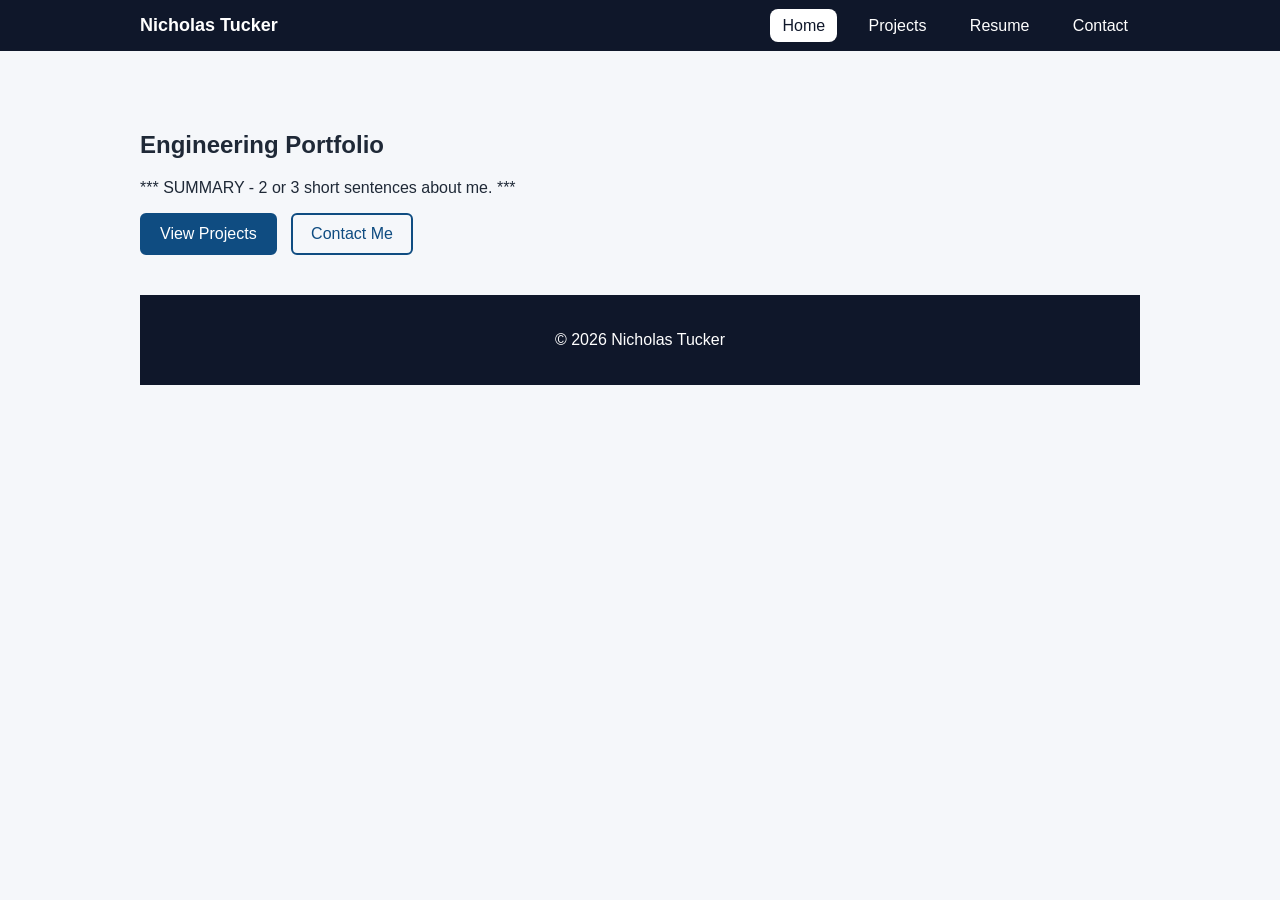
==== index.html @ aac94b4b "Check" ====
<!DOCTYPE html>
<html lang="en">
<head>
<meta charset="UTF-8">
<meta name="viewport" content="width=device-width, initial-scale=1.0">
<title>Nicholas Tucker | Engineering Portfolio</title>
<link rel="stylesheet" href="style.css">
</head>

<body>

<header>
<div class="container nav">
<div class="logo">Nicholas Tucker</div>

<nav class="nav-links">
<a href="index.html" class="active">Home</a>
<a href="projects.html">Projects</a>
<a href="resume.html">Resume</a>
<a href="contact.html">Contact</a>
</nav>
</div>
</header>

<section class="hero container">

<h1>Engineering Portfolio</h1>

<p>
*** SUMMARY - 2 or 3 short sentences about me. ***
</p>

<div>
<a class="btn btn-primary" href="projects.html">View Projects</a>
<a class="btn btn-secondary" href="contact.html">Contact Me</a>
</div>


<footer>
<div class="container">
<p>© 2026 Nicholas Tucker</p>
</div>
</footer>

</body>
</html>
---- style.css ----
body{
font-family: Arial, Helvetica, sans-serif;
margin:0;
background:#f5f7fa;
color:#1f2937;
}

.container{
width:90%;
max-width:1000px;
margin:auto;
}

header{
background:#0f172a;
color:white;
padding:15px 0;
}

.nav{
display:flex;
justify-content:space-between;
align-items:center;
}

.logo{
font-weight:bold;
font-size:18px;
}

.nav-links a{
color:white;
margin-left:15px;
text-decoration:none;
padding:8px 12px;
border-radius:8px;
transition:background 0.2s ease;
}

.nav-links a:hover{
background:rgba(255,255,255,0.15);
}

.nav-links a.active{
background:white;
color:#0f172a;
}

.hero{
padding:60px 0;
}

.card-grid{
display:grid;
grid-template-columns:repeat(auto-fit,minmax(250px,1fr));
gap:20px;
}

.card{
background:white;
padding:20px;
border-radius:10px;
box-shadow:0 3px 10px rgba(0,0,0,0.08);
}

.project-item{
background:white;
padding:20px;
margin-bottom:20px;
border-radius:10px;
box-shadow:0 3px 10px rgba(0,0,0,0.08);
}

.resume-box{
background:white;
padding:25px;
border-radius:10px;
box-shadow:0 3px 10px rgba(0,0,0,0.08);
}

.btn{
padding:10px 18px;
border-radius:6px;
border:2px solid #0f4c81;
margin-right:10px;
display:inline-block;
text-decoration:none;
}

.btn-primary{
background:#0f4c81;
color:white;
}

.btn-secondary{
color:#0f4c81;
}

footer{
background:#0f172a;
color:white;
text-align:center;
padding:20px 0;
margin-top:40px;
}


* {box-sizing:border-box}

/* Slideshow container */
.slideshow-container {
  max-width: 1000px;
  position: relative;
  margin: auto;
}

/* Hide the images by default */
.mySlides {
  display: none;
}

/* Next & previous buttons */
.prev, .next {
  cursor: pointer;
  position: absolute;
  top: 50%;
  width: auto;
  margin-top: -22px;
  padding: 16px;
  color: white;
  font-weight: bold;
  font-size: 18px;
  transition: 0.6s ease;
  border-radius: 0 3px 3px 0;
  user-select: none;
}

/* Position the "next button" to the right */
.next {
  right: 0;
  border-radius: 3px 0 0 3px;
}

/* On hover, add a black background color with a little bit see-through */
.prev:hover, .next:hover {
  background-color: rgba(0,0,0,0.8);
}

/* Caption text */
.text {
  color: #f2f2f2;
  font-size: 15px;
  padding: 8px 12px;
  position: absolute;
  bottom: 8px;
  width: 100%;
  text-align: center;
}

/* Number text (1/3 etc) */
.numbertext {
  color: #f2f2f2;
  font-size: 12px;
  padding: 8px 12px;
  position: absolute;
  top: 0;
}

/* The dots/bullets/indicators */
.dot {
  cursor: pointer;
  height: 15px;
  width: 15px;
  margin: 0 2px;
  background-color: #bbb;
  border-radius: 50%;
  display: inline-block;
  transition: background-color 0.6s ease;
}

.active, .dot:hover {
  background-color: #717171;
}

/* Fading animation */
.fade {
  animation-name: fade;
  animation-duration: 1.5s;
}

@keyframes fade {
  from {opacity: .4}
  to {opacity: 1}
}
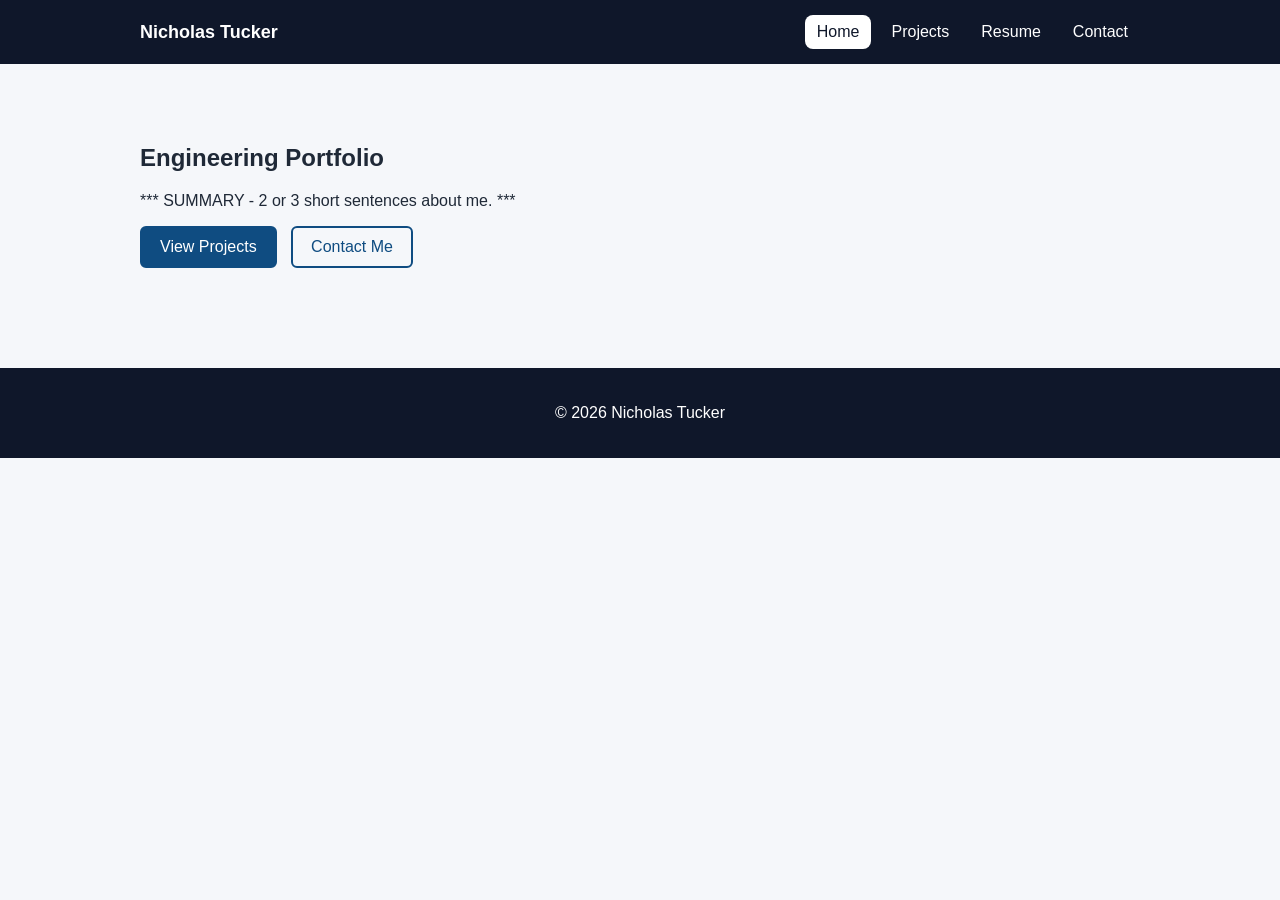
==== commit 3fd254d0: "Adding images and fixes." ====
--- a/index.html
+++ b/index.html
@@ -3,24 +3,23 @@
 <head>
 <meta charset="UTF-8">
 <meta name="viewport" content="width=device-width, initial-scale=1.0">
-<title>Nicholas Tucker | Engineering Portfolio</title>
+<title>Engineering Portfolio | Nicholas Tucker</title>
 <link rel="stylesheet" href="style.css">
 </head>
 
 <body>
 
-<header>
-<div class="container nav">
-<div class="logo">Nicholas Tucker</div>
-
-<nav class="nav-links">
-<a href="index.html" class="active">Home</a>
-<a href="projects.html">Projects</a>
-<a href="resume.html">Resume</a>
-<a href="contact.html">Contact</a>
-</nav>
-</div>
-</header>
+  <header>
+    <div class="container nav">
+      <div class="logo">Nicholas Tucker</div>
+      <nav class="nav-links">
+        <a href="index.html" class="active">Home</a>
+        <a href="projects.html">Projects</a>
+        <a href="resume.html">Resume</a>
+        <a href="contact.html">Contact</a>
+      </nav>
+    </div>
+  </header>
 
 <section class="hero container">
 
@@ -35,6 +34,7 @@
 <a class="btn btn-secondary" href="contact.html">Contact Me</a>
 </div>
 
+</section>
 
 <footer>
 <div class="container">
--- a/style.css
+++ b/style.css
@@ -1,194 +1,278 @@
-body{
-font-family: Arial, Helvetica, sans-serif;
-margin:0;
-background:#f5f7fa;
-color:#1f2937;
-}
-
-.container{
-width:90%;
-max-width:1000px;
-margin:auto;
-}
-
-header{
-background:#0f172a;
-color:white;
-padding:15px 0;
-}
-
-.nav{
-display:flex;
-justify-content:space-between;
-align-items:center;
-}
-
-.logo{
-font-weight:bold;
-font-size:18px;
-}
-
-.nav-links a{
-color:white;
-margin-left:15px;
-text-decoration:none;
-padding:8px 12px;
-border-radius:8px;
-transition:background 0.2s ease;
-}
-
-.nav-links a:hover{
-background:rgba(255,255,255,0.15);
-}
-
-.nav-links a.active{
-background:white;
-color:#0f172a;
-}
-
-.hero{
-padding:60px 0;
-}
-
-.card-grid{
-display:grid;
-grid-template-columns:repeat(auto-fit,minmax(250px,1fr));
-gap:20px;
-}
-
-.card{
-background:white;
-padding:20px;
-border-radius:10px;
-box-shadow:0 3px 10px rgba(0,0,0,0.08);
-}
-
-.project-item{
-background:white;
-padding:20px;
-margin-bottom:20px;
-border-radius:10px;
-box-shadow:0 3px 10px rgba(0,0,0,0.08);
-}
-
-.resume-box{
-background:white;
-padding:25px;
-border-radius:10px;
-box-shadow:0 3px 10px rgba(0,0,0,0.08);
-}
-
-.btn{
-padding:10px 18px;
-border-radius:6px;
-border:2px solid #0f4c81;
-margin-right:10px;
-display:inline-block;
-text-decoration:none;
-}
-
-.btn-primary{
-background:#0f4c81;
-color:white;
-}
-
-.btn-secondary{
-color:#0f4c81;
-}
-
-footer{
-background:#0f172a;
-color:white;
-text-align:center;
-padding:20px 0;
-margin-top:40px;
-}
-
-
-* {box-sizing:border-box}
-
-/* Slideshow container */
+/* Reset */
+* {
+  box-sizing: border-box;
+}
+
+/* Base */
+body {
+  margin: 0;
+  font-family: Arial, Helvetica, sans-serif;
+  background: #f5f7fa;
+  color: #1f2937;
+}
+
+.container {
+  width: 90%;
+  max-width: 1000px;
+  margin: 0 auto;
+}
+
+/* Header / Navigation */
+header {
+  background: #0f172a;
+  color: white;
+  padding: 15px 0;
+}
+
+.nav {
+  display: flex;
+  justify-content: space-between;
+  align-items: center;
+  gap: 16px;
+  flex-wrap: wrap;
+}
+
+.logo {
+  font-size: 18px;
+  font-weight: bold;
+}
+
+.nav-links {
+  display: flex;
+  flex-wrap: wrap;
+  gap: 8px;
+}
+
+.nav-links a {
+  color: white;
+  text-decoration: none;
+  padding: 8px 12px;
+  border-radius: 8px;
+  transition: background 0.2s ease, color 0.2s ease;
+}
+
+.nav-links a:hover {
+  background: rgba(255, 255, 255, 0.15);
+}
+
+.nav-links a.active {
+  background: white;
+  color: #0f172a;
+}
+
+/* Hero */
+.hero {
+  padding: 60px 0;
+}
+
+/* Cards / Content Blocks */
+.card-grid {
+  display: grid;
+  grid-template-columns: repeat(auto-fit, minmax(250px, 1fr));
+  gap: 20px;
+}
+
+.card,
+.project-item,
+.resume-box {
+  background: white;
+  border-radius: 10px;
+  box-shadow: 0 3px 10px rgba(0, 0, 0, 0.08);
+}
+
+.card,
+.project-item {
+  padding: 20px;
+}
+
+.project-item {
+  margin-bottom: 20px;
+}
+
+.resume-box {
+  padding: 25px;
+}
+
+/* Buttons */
+.btn {
+  display: inline-block;
+  padding: 10px 18px;
+  margin-right: 10px;
+  border: 2px solid #0f4c81;
+  border-radius: 6px;
+  text-decoration: none;
+}
+
+.btn-primary {
+  background: #0f4c81;
+  color: white;
+}
+
+.btn-secondary {
+  color: #0f4c81;
+}
+
+/* Footer */
+footer {
+  margin-top: 40px;
+  padding: 20px 0;
+  background: #0f172a;
+  color: white;
+  text-align: center;
+}
+
+/* Slideshow */
 .slideshow-container {
+  position: relative;
   max-width: 1000px;
-  position: relative;
-  margin: auto;
-}
-
-/* Hide the images by default */
+  margin: 0 auto;
+}
+
 .mySlides {
   display: none;
 }
 
-/* Next & previous buttons */
-.prev, .next {
-  cursor: pointer;
+.prev,
+.next {
   position: absolute;
   top: 50%;
   width: auto;
+  padding: 16px;
   margin-top: -22px;
-  padding: 16px;
-  color: white;
+  cursor: pointer;
+  user-select: none;
+  color: white;
+  font-size: 18px;
   font-weight: bold;
-  font-size: 18px;
-  transition: 0.6s ease;
   border-radius: 0 3px 3px 0;
-  user-select: none;
-}
-
-/* Position the "next button" to the right */
+  transition: background-color 0.3s ease;
+}
+
 .next {
   right: 0;
   border-radius: 3px 0 0 3px;
 }
 
-/* On hover, add a black background color with a little bit see-through */
-.prev:hover, .next:hover {
-  background-color: rgba(0,0,0,0.8);
-}
-
-/* Caption text */
+.prev:hover,
+.next:hover {
+  background-color: rgba(0, 0, 0, 0.8);
+}
+
 .text {
-  color: #f2f2f2;
-  font-size: 15px;
-  padding: 8px 12px;
   position: absolute;
   bottom: 8px;
   width: 100%;
+  padding: 8px 12px;
+  color: #f2f2f2;
+  font-size: 15px;
   text-align: center;
 }
 
-/* Number text (1/3 etc) */
 .numbertext {
+  position: absolute;
+  top: 0;
+  padding: 8px 12px;
   color: #f2f2f2;
   font-size: 12px;
-  padding: 8px 12px;
-  position: absolute;
-  top: 0;
-}
-
-/* The dots/bullets/indicators */
+}
+
 .dot {
+  display: inline-block;
+  width: 15px;
+  height: 15px;
+  margin: 0 2px;
   cursor: pointer;
-  height: 15px;
-  width: 15px;
-  margin: 0 2px;
+  border-radius: 50%;
   background-color: #bbb;
-  border-radius: 50%;
-  display: inline-block;
-  transition: background-color 0.6s ease;
-}
-
-.active, .dot:hover {
+  transition: background-color 0.3s ease;
+}
+
+.dot:hover,
+.dot.active-dot {
   background-color: #717171;
 }
 
-/* Fading animation */
 .fade {
-  animation-name: fade;
-  animation-duration: 1.5s;
+  animation: fade 1.5s;
 }
 
 @keyframes fade {
-  from {opacity: .4}
-  to {opacity: 1}
+  from {
+    opacity: 0.4;
+  }
+  to {
+    opacity: 1;
+  }
+}
+
+/* Responsive */
+@media (max-width: 700px) {
+  .nav {
+    flex-direction: column;
+    align-items: flex-start;
+  }
+
+  .nav-links {
+    gap: 6px;
+  }
+
+  .hero {
+    padding: 40px 0;
+  }
+}
+
+/* Projects Page */
+
+.projects-title {
+  text-align: center;
+  font-size: 48px;
+  font-weight: 800;
+  margin: 60px 0 40px;
+  letter-spacing: 2px;
+}
+
+.projects-grid {
+  display: grid;
+  grid-template-columns: repeat(3, 1fr);
+  gap: 30px;
+}
+
+/* Project card */
+
+.project-card {
+  background: white;
+  border-radius: 10px;
+  overflow: hidden;
+  transition: transform 0.2s ease, box-shadow 0.2s ease;
+}
+
+.project-card:hover {
+  transform: translateY(-4px);
+  box-shadow: 0 8px 20px rgba(0,0,0,0.1);
+}
+
+.project-card img {
+  width: 100%;
+  height: 200px;
+  object-fit: cover;
+}
+
+.project-card h3 {
+  padding: 15px;
+  font-size: 16px;
+  line-height: 1.4;
+}
+
+/* Responsive */
+
+@media (max-width: 900px) {
+  .projects-grid {
+    grid-template-columns: repeat(2, 1fr);
+  }
+}
+
+@media (max-width: 600px) {
+  .projects-grid {
+    grid-template-columns: 1fr;
+  }
 }
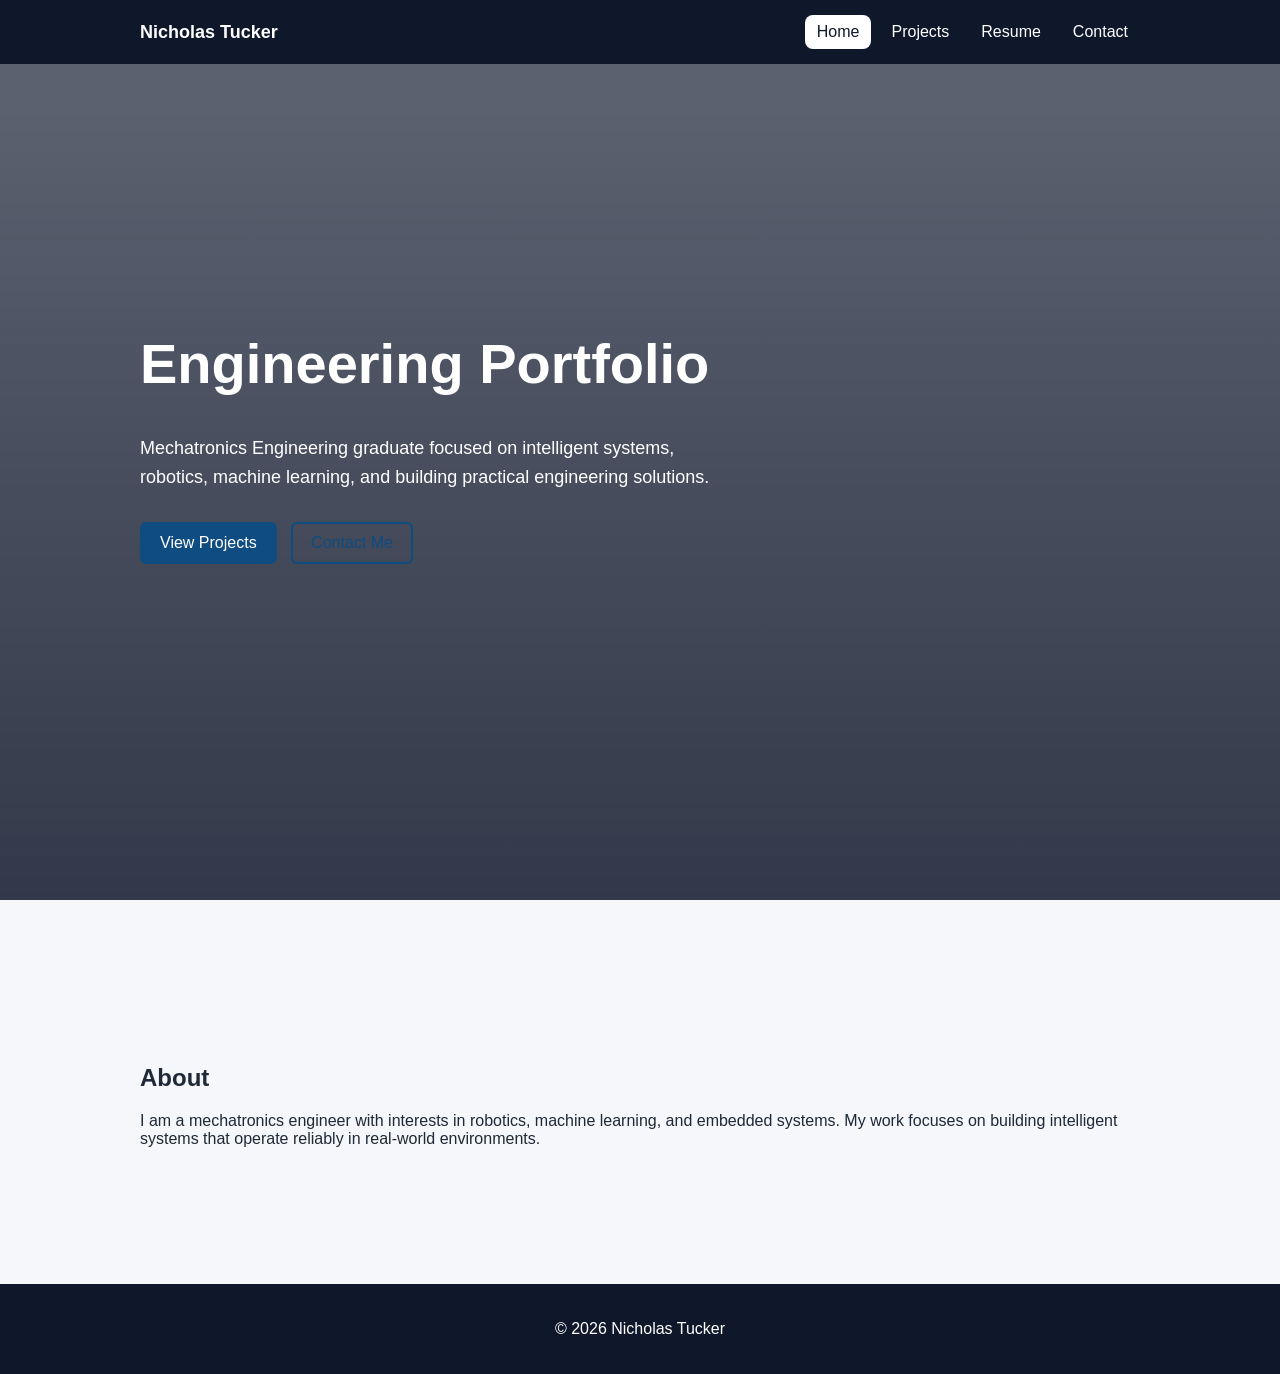
==== commit 62950248: "Home page" ====
--- a/index.html
+++ b/index.html
@@ -9,24 +9,28 @@
 
 <body>
 
-  <header>
-    <div class="container nav">
-      <div class="logo">Nicholas Tucker</div>
-      <nav class="nav-links">
-        <a href="index.html" class="active">Home</a>
-        <a href="projects.html">Projects</a>
-        <a href="resume.html">Resume</a>
-        <a href="contact.html">Contact</a>
-      </nav>
-    </div>
-  </header>
+<!-- Background Image -->
+<div class="hero-background"></div>
+
+<header>
+  <div class="container nav">
+    <div class="logo">Nicholas Tucker</div>
+    <nav class="nav-links">
+      <a href="index.html" class="active">Home</a>
+      <a href="projects.html">Projects</a>
+      <a href="resume.html">Resume</a>
+      <a href="contact.html">Contact</a>
+    </nav>
+  </div>
+</header>
 
 <section class="hero container">
 
 <h1>Engineering Portfolio</h1>
 
 <p>
-*** SUMMARY - 2 or 3 short sentences about me. ***
+Mechatronics Engineering graduate focused on intelligent systems,
+robotics, machine learning, and building practical engineering solutions.
 </p>
 
 <div>
@@ -36,11 +40,38 @@
 
 </section>
 
+<section class="container intro-section">
+
+<h2>About</h2>
+
+<p>
+I am a mechatronics engineer with interests in robotics, machine learning,
+and embedded systems. My work focuses on building intelligent systems
+that operate reliably in real-world environments.
+</p>
+
+</section>
+
 <footer>
 <div class="container">
 <p>© 2026 Nicholas Tucker</p>
 </div>
 </footer>
 
+<script>
+
+const bg = document.querySelector(".hero-background");
+
+window.addEventListener("scroll", () => {
+
+  const scroll = window.scrollY;
+  const opacity = 1 - scroll / 500;
+
+  bg.style.opacity = opacity;
+
+});
+
+</script>
+
 </body>
 </html>
--- a/style.css
+++ b/style.css
@@ -275,4 +275,392 @@
   .projects-grid {
     grid-template-columns: 1fr;
   }
+}
+
+.projects-page {
+  padding-bottom: 40px;
+}
+
+.projects-hero {
+  padding: 60px 0 30px;
+  text-align: center;
+}
+
+.projects-hero h1 {
+  margin: 0;
+  font-size: 48px;
+  font-weight: 800;
+  letter-spacing: 2px;
+  text-transform: uppercase;
+}
+
+.projects-grid {
+  display: grid;
+  grid-template-columns: repeat(3, 1fr);
+  gap: 30px;
+}
+
+.project-card {
+  background: white;
+  border-radius: 12px;
+  overflow: hidden;
+  cursor: pointer;
+  box-shadow: 0 3px 10px rgba(0,0,0,0.08);
+  transition: transform 0.2s ease, box-shadow 0.2s ease;
+}
+
+.project-card:hover {
+  transform: translateY(-4px);
+  box-shadow: 0 10px 24px rgba(0,0,0,0.12);
+}
+
+.project-card img {
+  width: 100%;
+  height: 220px;
+  object-fit: cover;
+  display: block;
+}
+
+.project-card h3 {
+  margin: 0;
+  padding: 16px;
+  font-size: 16px;
+  line-height: 1.4;
+}
+
+.modal {
+  display: none;
+  position: fixed;
+  inset: 0;
+  z-index: 1000;
+  background: rgba(15, 23, 42, 0.75);
+  justify-content: center;
+  align-items: center;
+  padding: 30px;
+}
+
+.modal-content {
+  background: white;
+  width: min(1000px, 100%);
+  max-height: 90vh;
+  overflow-y: auto;
+  border-radius: 14px;
+  padding: 28px;
+  position: relative;
+  box-shadow: 0 20px 50px rgba(0,0,0,0.2);
+}
+
+.modal-close {
+  position: absolute;
+  top: 12px;
+  right: 16px;
+  border: none;
+  background: transparent;
+  font-size: 32px;
+  cursor: pointer;
+  color: #1f2937;
+}
+
+.modal-content h2 {
+  margin-top: 0;
+  margin-bottom: 16px;
+}
+
+.modal-content p {
+  line-height: 1.7;
+  margin-bottom: 24px;
+}
+
+.modal-images {
+  display: grid;
+  grid-template-columns: repeat(2, 1fr);
+  gap: 20px;
+}
+
+.modal-images img {
+  width: 100%;
+  border-radius: 10px;
+  display: block;
+}
+
+@media (max-width: 900px) {
+  .projects-grid {
+    grid-template-columns: repeat(2, 1fr);
+  }
+
+  .modal-images {
+    grid-template-columns: 1fr;
+  }
+}
+
+@media (max-width: 600px) {
+  .projects-grid {
+    grid-template-columns: 1fr;
+  }
+
+  .projects-hero h1 {
+    font-size: 34px;
+  }
+
+  .modal {
+    padding: 16px;
+  }
+
+  .modal-content {
+    padding: 20px;
+  }
+}
+
+.projects-page {
+  padding-bottom: 40px;
+}
+
+.projects-hero {
+  padding: 60px 0 30px;
+  text-align: center;
+}
+
+.projects-hero h1 {
+  margin: 0;
+  font-size: 48px;
+  font-weight: 800;
+  letter-spacing: 2px;
+  text-transform: uppercase;
+}
+
+.projects-grid {
+  display: grid;
+  grid-template-columns: repeat(3, 1fr);
+  gap: 30px;
+}
+
+.project-card {
+  background: white;
+  border-radius: 12px;
+  overflow: hidden;
+  cursor: pointer;
+  box-shadow: 0 3px 10px rgba(0,0,0,0.08);
+  transition: transform 0.2s ease, box-shadow 0.2s ease;
+}
+
+.project-card:hover {
+  transform: translateY(-4px);
+  box-shadow: 0 10px 24px rgba(0,0,0,0.12);
+}
+
+.project-card img {
+  width: 100%;
+  height: 220px;
+  object-fit: cover;
+  display: block;
+}
+
+.project-card h3 {
+  margin: 0;
+  padding: 16px;
+  font-size: 16px;
+  line-height: 1.4;
+}
+
+.modal {
+  display: none;
+  position: fixed;
+  inset: 0;
+  z-index: 1000;
+  background: rgba(15, 23, 42, 0.75);
+  justify-content: center;
+  align-items: center;
+  padding: 30px;
+}
+
+.modal-content {
+  background: white;
+  width: min(1150px, 100%);
+  max-height: 90vh;
+  overflow-y: auto;
+  border-radius: 14px;
+  padding: 28px;
+  position: relative;
+  box-shadow: 0 20px 50px rgba(0,0,0,0.2);
+}
+
+.modal-close {
+  position: absolute;
+  top: 12px;
+  right: 16px;
+  border: none;
+  background: transparent;
+  font-size: 32px;
+  cursor: pointer;
+  color: #1f2937;
+}
+
+#modalBody {
+  display: grid;
+  grid-template-columns: minmax(0, 1fr) 260px;
+  gap: 32px;
+  align-items: start;
+}
+
+.modal-main h2 {
+  margin-top: 0;
+  margin-bottom: 16px;
+}
+
+.modal-main h3 {
+  margin-top: 28px;
+  margin-bottom: 10px;
+}
+
+.modal-main p {
+  line-height: 1.7;
+  margin-bottom: 18px;
+}
+
+.modal-feature-image {
+  width: 100%;
+  display: block;
+  border-radius: 12px;
+  margin: 20px 0;
+}
+
+.modal-image-grid {
+  display: grid;
+  grid-template-columns: repeat(2, 1fr);
+  gap: 16px;
+  margin: 20px 0;
+}
+
+.modal-image-grid img {
+  width: 100%;
+  display: block;
+  border-radius: 10px;
+}
+
+.modal-sidebar {
+  border-left: 1px solid #e5e7eb;
+  padding-left: 24px;
+}
+
+.modal-sidebar h3 {
+  margin-top: 0;
+  margin-bottom: 10px;
+}
+
+.modal-sidebar ul {
+  margin-top: 0;
+  margin-bottom: 24px;
+  padding-left: 18px;
+}
+
+.modal-sidebar li {
+  margin-bottom: 8px;
+  line-height: 1.5;
+}
+
+.project-templates {
+  display: none;
+}
+
+@media (max-width: 1000px) {
+  .projects-grid {
+    grid-template-columns: repeat(2, 1fr);
+  }
+
+  #modalBody {
+    grid-template-columns: 1fr;
+  }
+
+  .modal-sidebar {
+    border-left: none;
+    border-top: 1px solid #e5e7eb;
+    padding-left: 0;
+    padding-top: 20px;
+  }
+}
+
+@media (max-width: 650px) {
+  .projects-grid {
+    grid-template-columns: 1fr;
+  }
+
+  .projects-hero h1 {
+    font-size: 34px;
+  }
+
+  .modal {
+    padding: 16px;
+  }
+
+  .modal-content {
+    padding: 20px;
+  }
+
+  .modal-image-grid {
+    grid-template-columns: 1fr;
+  }
+}
+
+
+/* Hero Background */
+
+.hero-background {
+
+  position: fixed;
+  top: 0;
+  left: 0;
+
+  width: 100%;
+  height: 100vh;
+
+  background-image:
+    linear-gradient(rgba(15,23,42,0.65), rgba(15,23,42,0.85)),
+    url("images/hero.jpg");
+
+  background-size: cover;
+  background-position: center;
+
+  z-index: -1;
+
+  transition: opacity 0.2s ease;
+}
+
+/* Hero section */
+
+.hero {
+
+  height: 80vh;
+
+  display: flex;
+  flex-direction: column;
+  justify-content: center;
+
+  color: white;
+
+}
+
+.hero h1 {
+
+  font-size: 56px;
+  margin-bottom: 20px;
+
+}
+
+.hero p {
+
+  max-width: 600px;
+  font-size: 18px;
+  line-height: 1.6;
+  margin-bottom: 30px;
+
+}
+
+/* Section after hero */
+
+.intro-section {
+
+  background: #f5f7fa;
+  padding: 80px 0;
+  margin-top: 20vh;
+
 }
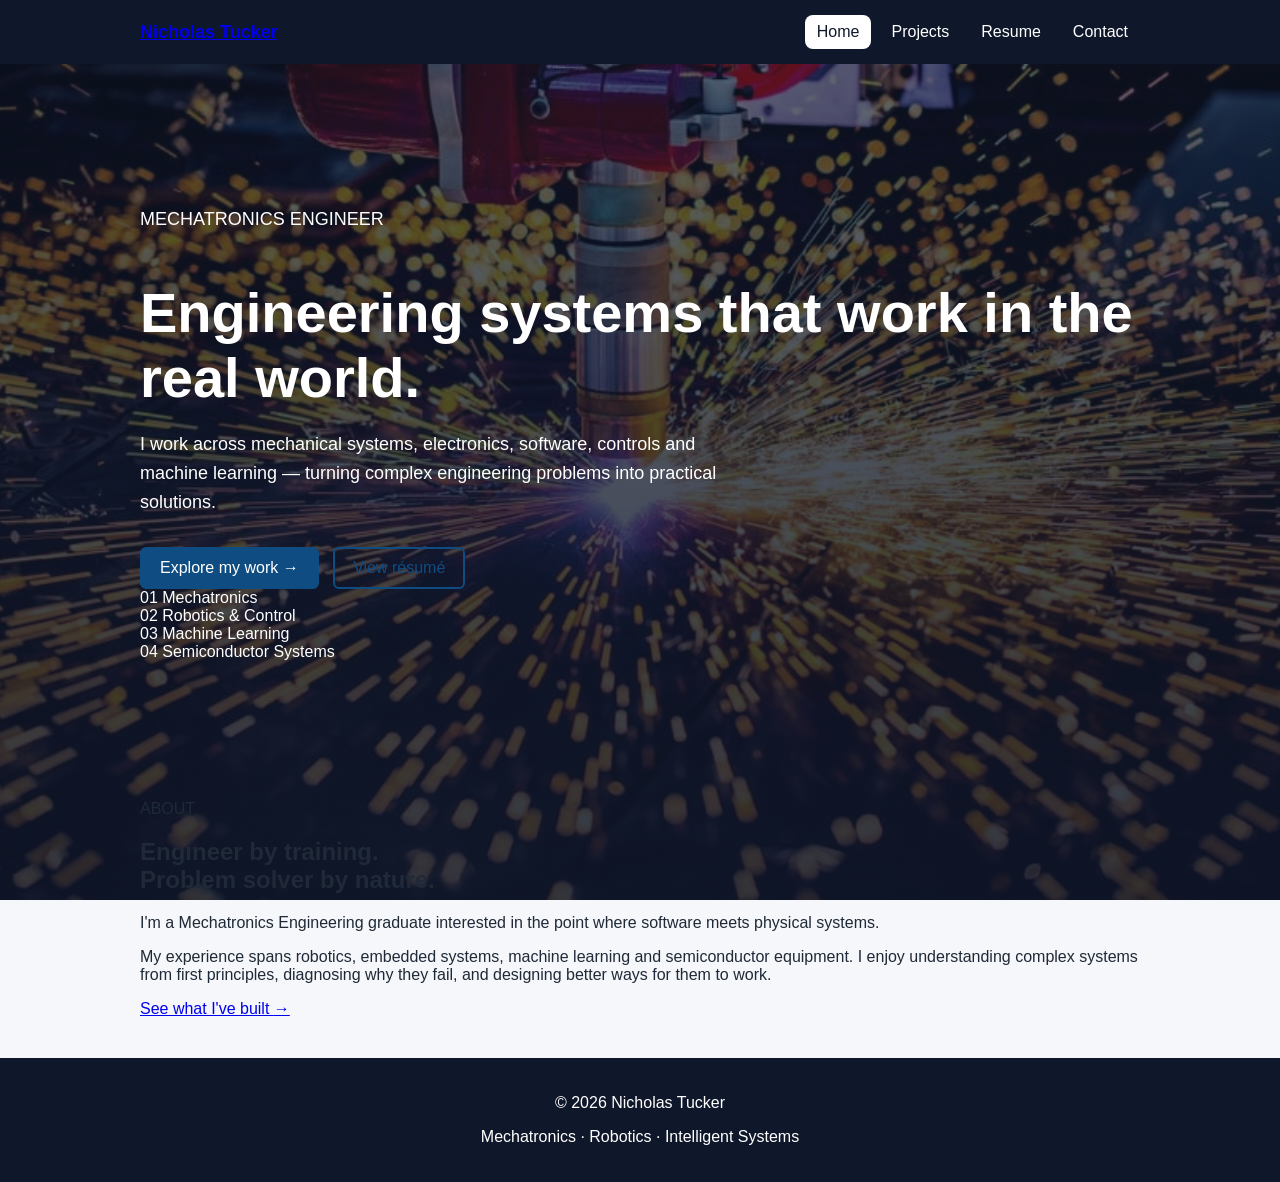
==== commit 34f2a17b: "Update index.html" ====
--- a/index.html
+++ b/index.html
@@ -3,75 +3,127 @@
 <head>
 <meta charset="UTF-8">
 <meta name="viewport" content="width=device-width, initial-scale=1.0">
-<title>Engineering Portfolio | Nicholas Tucker</title>
+<title>Nicholas Tucker | Mechatronics Engineer</title>
+<meta
+       name="description"
+       content="Engineering portfolio of Nicholas Tucker — Mechatronics Engineer working across robotics, intelligent systems, machine learning and semiconductor equipment."
+>
 <link rel="stylesheet" href="style.css">
 </head>
-
 <body>
-
-<!-- Background Image -->
+<!-- Background -->
 <div class="hero-background"></div>
-
-<header>
-  <div class="container nav">
-    <div class="logo">Nicholas Tucker</div>
-    <nav class="nav-links">
-      <a href="index.html" class="active">Home</a>
-      <a href="projects.html">Projects</a>
-      <a href="resume.html">Resume</a>
-      <a href="contact.html">Contact</a>
-    </nav>
-  </div>
+<div class="background-overlay"></div>
+<!-- Navigation -->
+<header class="site-header">
+<div class="container nav">
+<a href="index.html" class="logo">
+               Nicholas Tucker
+</a>
+<nav class="nav-links" aria-label="Main navigation">
+<a href="index.html" class="active">Home</a>
+<a href="projects.html">Projects</a>
+<a href="resume.html">Resume</a>
+<a href="contact.html">Contact</a>
+</nav>
+</div>
 </header>
 
+<main>
+<!-- Hero -->
 <section class="hero container">
-
-<h1>Engineering Portfolio</h1>
-
-<p>
-Mechatronics Engineering graduate focused on intelligent systems,
-robotics, machine learning, and building practical engineering solutions.
+<div class="hero-content">
+<p class="eyebrow">
+                   MECHATRONICS ENGINEER
 </p>
-
-<div>
-<a class="btn btn-primary" href="projects.html">View Projects</a>
-<a class="btn btn-secondary" href="contact.html">Contact Me</a>
+<h1>
+                   Engineering systems that
+<span>work in the real world.</span>
+</h1>
+<p class="hero-description">
+                   I work across mechanical systems, electronics, software,
+                   controls and machine learning — turning complex engineering
+                   problems into practical solutions.
+</p>
+<div class="hero-actions">
+<a class="btn btn-primary" href="projects.html">
+                       Explore my work
+<span aria-hidden="true">→</span>
+</a>
+<a class="btn btn-secondary" href="resume.html">
+                       View résumé
+</a>
 </div>
-
+</div>
+<!-- Engineering areas -->
+<div class="engineering-areas">
+<div class="area">
+<span class="area-number">01</span>
+<span>Mechatronics</span>
+</div>
+<div class="area">
+<span class="area-number">02</span>
+<span>Robotics & Control</span>
+</div>
+<div class="area">
+<span class="area-number">03</span>
+<span>Machine Learning</span>
+</div>
+<div class="area">
+<span class="area-number">04</span>
+<span>Semiconductor Systems</span>
+</div>
+</div>
 </section>
 
-<section class="container intro-section">
+<!-- About -->
+<section class="about-section">
+<div class="container about-grid">
+<div class="section-heading">
+<p class="eyebrow">ABOUT</p>
+<h2>Engineer by training.<br>Problem solver by nature.</h2>
+</div>
+<div class="about-content">
+<p class="about-lead">
+                       I'm a Mechatronics Engineering graduate interested in
+                       the point where software meets physical systems.
+</p>
+<p>
+                       My experience spans robotics, embedded systems,
+                       machine learning and semiconductor equipment. I enjoy
+                       understanding complex systems from first principles,
+                       diagnosing why they fail, and designing better ways
+                       for them to work.
+</p>
+<a href="projects.html" class="text-link">
+                       See what I've built <span>→</span>
+</a>
+</div>
+</div>
+</section>
+</main>
 
-<h2>About</h2>
-
-<p>
-I am a mechatronics engineer with interests in robotics, machine learning,
-and embedded systems. My work focuses on building intelligent systems
-that operate reliably in real-world environments.
+<!-- Footer -->
+<footer class="site-footer">
+<div class="container footer-content">
+<p>© 2026 Nicholas Tucker</p>
+<p class="footer-tagline">
+               Mechatronics · Robotics · Intelligent Systems
 </p>
-
-</section>
-
-<footer>
-<div class="container">
-<p>© 2026 Nicholas Tucker</p>
 </div>
 </footer>
 
 <script>
-
-const bg = document.querySelector(".hero-background");
-
-window.addEventListener("scroll", () => {
-
-  const scroll = window.scrollY;
-  const opacity = 1 - scroll / 500;
-
-  bg.style.opacity = opacity;
-
-});
-
+       const bg = document.querySelector(".hero-background");
+       const overlay = document.querySelector(".background-overlay");
+       window.addEventListener("scroll", () => {
+           const scroll = window.scrollY;
+           const opacity = Math.max(0, 1 - scroll / 650);
+           bg.style.opacity = opacity;
+           if (overlay) {
+               overlay.style.opacity = opacity;
+           }
+       });
 </script>
-
 </body>
-</html>+</html>
--- a/style.css
+++ b/style.css
@@ -615,7 +615,7 @@
 
   background-image:
     linear-gradient(rgba(15,23,42,0.65), rgba(15,23,42,0.85)),
-    url("images/hero.jpg");
+    url("images/sparks-full.jpg");
 
   background-size: cover;
   background-position: center;
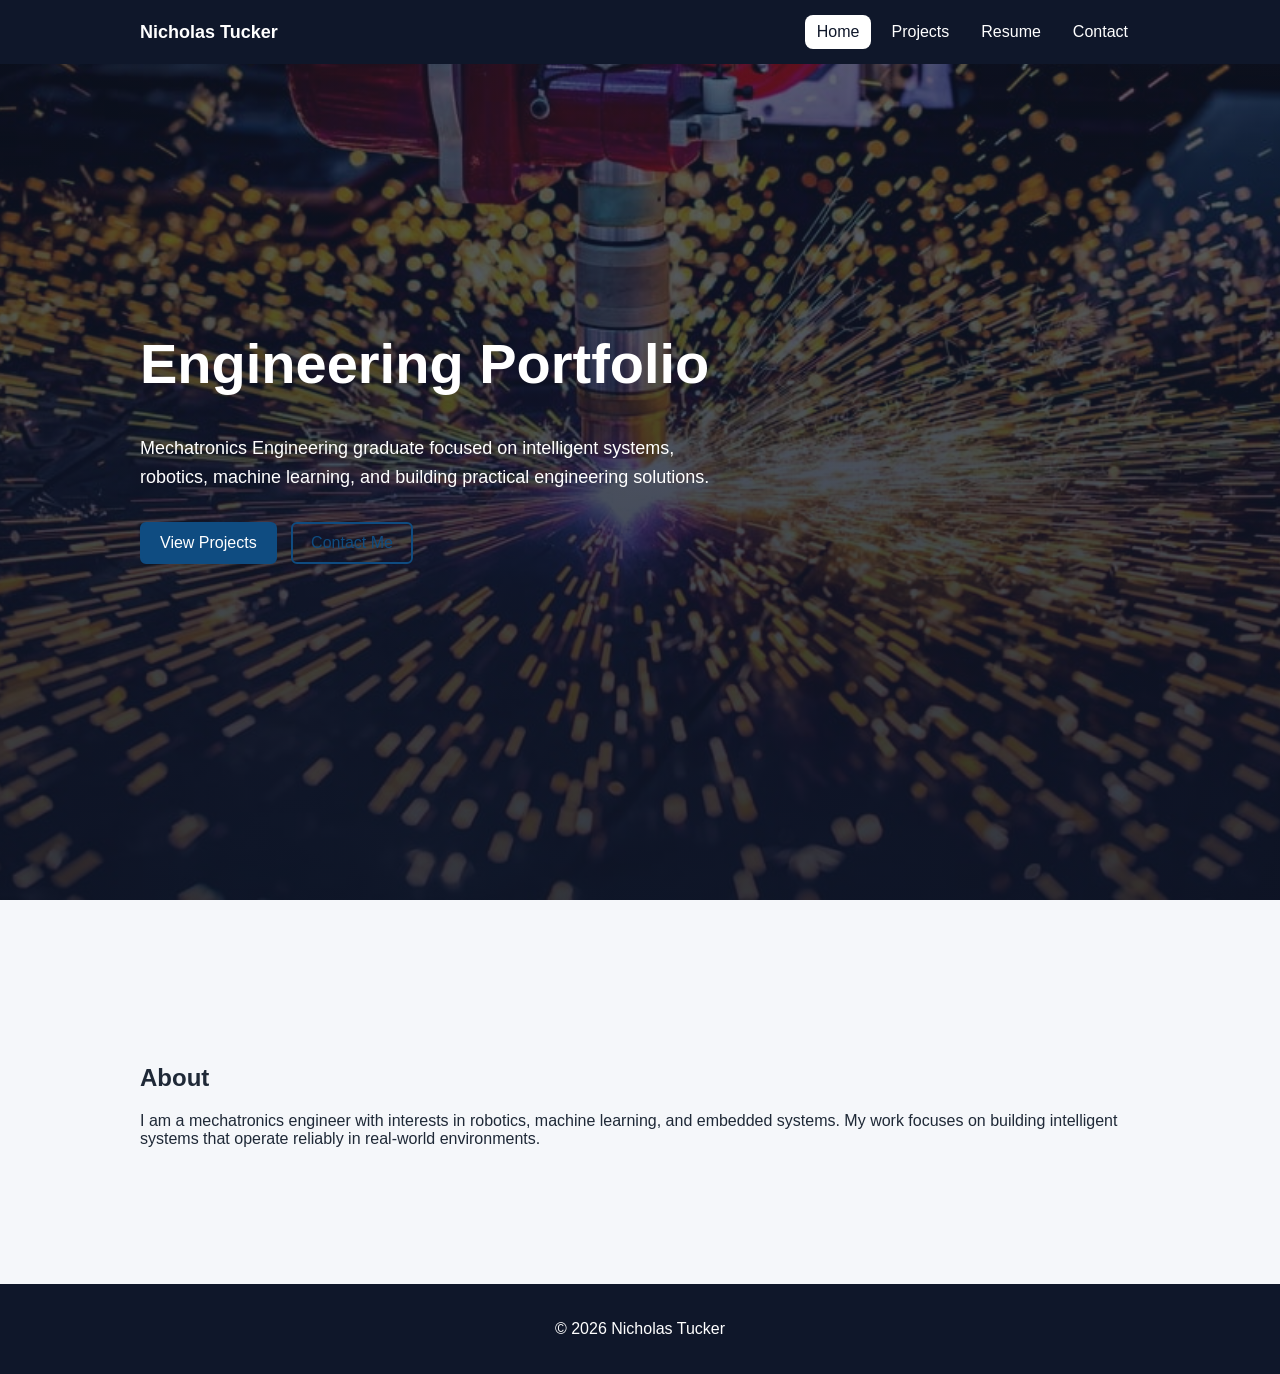
==== commit c1736eee: "Update index.html" ====
--- a/index.html
+++ b/index.html
@@ -3,127 +3,75 @@
 <head>
 <meta charset="UTF-8">
 <meta name="viewport" content="width=device-width, initial-scale=1.0">
-<title>Nicholas Tucker | Mechatronics Engineer</title>
-<meta
-       name="description"
-       content="Engineering portfolio of Nicholas Tucker — Mechatronics Engineer working across robotics, intelligent systems, machine learning and semiconductor equipment."
->
+<title>Engineering Portfolio | Nicholas Tucker</title>
 <link rel="stylesheet" href="style.css">
 </head>
+ 
 <body>
-<!-- Background -->
+ 
+<!-- Background Image -->
 <div class="hero-background"></div>
-<div class="background-overlay"></div>
-<!-- Navigation -->
-<header class="site-header">
-<div class="container nav">
-<a href="index.html" class="logo">
-               Nicholas Tucker
-</a>
-<nav class="nav-links" aria-label="Main navigation">
-<a href="index.html" class="active">Home</a>
-<a href="projects.html">Projects</a>
-<a href="resume.html">Resume</a>
-<a href="contact.html">Contact</a>
-</nav>
+ 
+<header>
+  <div class="container nav">
+    <div class="logo">Nicholas Tucker</div>
+    <nav class="nav-links">
+      <a href="index.html" class="active">Home</a>
+      <a href="projects.html">Projects</a>
+      <a href="resume.html">Resume</a>
+      <a href="contact.html">Contact</a>
+    </nav>
+  </div>
+</header>
+ 
+<section class="hero container">
+ 
+<h1>Engineering Portfolio</h1>
+ 
+<p>
+Mechatronics Engineering graduate focused on intelligent systems,
+robotics, machine learning, and building practical engineering solutions.
+</p>
+ 
+<div>
+<a class="btn btn-primary" href="projects.html">View Projects</a>
+<a class="btn btn-secondary" href="contact.html">Contact Me</a>
 </div>
-</header>
-
-<main>
-<!-- Hero -->
-<section class="hero container">
-<div class="hero-content">
-<p class="eyebrow">
-                   MECHATRONICS ENGINEER
+ 
+</section>
+ 
+<section class="container intro-section">
+ 
+<h2>About</h2>
+ 
+<p>
+I am a mechatronics engineer with interests in robotics, machine learning,
+and embedded systems. My work focuses on building intelligent systems
+that operate reliably in real-world environments.
 </p>
-<h1>
-                   Engineering systems that
-<span>work in the real world.</span>
-</h1>
-<p class="hero-description">
-                   I work across mechanical systems, electronics, software,
-                   controls and machine learning — turning complex engineering
-                   problems into practical solutions.
-</p>
-<div class="hero-actions">
-<a class="btn btn-primary" href="projects.html">
-                       Explore my work
-<span aria-hidden="true">→</span>
-</a>
-<a class="btn btn-secondary" href="resume.html">
-                       View résumé
-</a>
-</div>
-</div>
-<!-- Engineering areas -->
-<div class="engineering-areas">
-<div class="area">
-<span class="area-number">01</span>
-<span>Mechatronics</span>
-</div>
-<div class="area">
-<span class="area-number">02</span>
-<span>Robotics & Control</span>
-</div>
-<div class="area">
-<span class="area-number">03</span>
-<span>Machine Learning</span>
-</div>
-<div class="area">
-<span class="area-number">04</span>
-<span>Semiconductor Systems</span>
-</div>
-</div>
+ 
 </section>
-
-<!-- About -->
-<section class="about-section">
-<div class="container about-grid">
-<div class="section-heading">
-<p class="eyebrow">ABOUT</p>
-<h2>Engineer by training.<br>Problem solver by nature.</h2>
-</div>
-<div class="about-content">
-<p class="about-lead">
-                       I'm a Mechatronics Engineering graduate interested in
-                       the point where software meets physical systems.
-</p>
-<p>
-                       My experience spans robotics, embedded systems,
-                       machine learning and semiconductor equipment. I enjoy
-                       understanding complex systems from first principles,
-                       diagnosing why they fail, and designing better ways
-                       for them to work.
-</p>
-<a href="projects.html" class="text-link">
-                       See what I've built <span>→</span>
-</a>
-</div>
-</div>
-</section>
-</main>
-
-<!-- Footer -->
-<footer class="site-footer">
-<div class="container footer-content">
+ 
+<footer>
+<div class="container">
 <p>© 2026 Nicholas Tucker</p>
-<p class="footer-tagline">
-               Mechatronics · Robotics · Intelligent Systems
-</p>
 </div>
 </footer>
-
+ 
 <script>
-       const bg = document.querySelector(".hero-background");
-       const overlay = document.querySelector(".background-overlay");
-       window.addEventListener("scroll", () => {
-           const scroll = window.scrollY;
-           const opacity = Math.max(0, 1 - scroll / 650);
-           bg.style.opacity = opacity;
-           if (overlay) {
-               overlay.style.opacity = opacity;
-           }
-       });
+ 
+const bg = document.querySelector(".hero-background");
+ 
+window.addEventListener("scroll", () => {
+ 
+  const scroll = window.scrollY;
+  const opacity = 1 - scroll / 500;
+ 
+  bg.style.opacity = opacity;
+ 
+});
+ 
 </script>
+ 
 </body>
 </html>
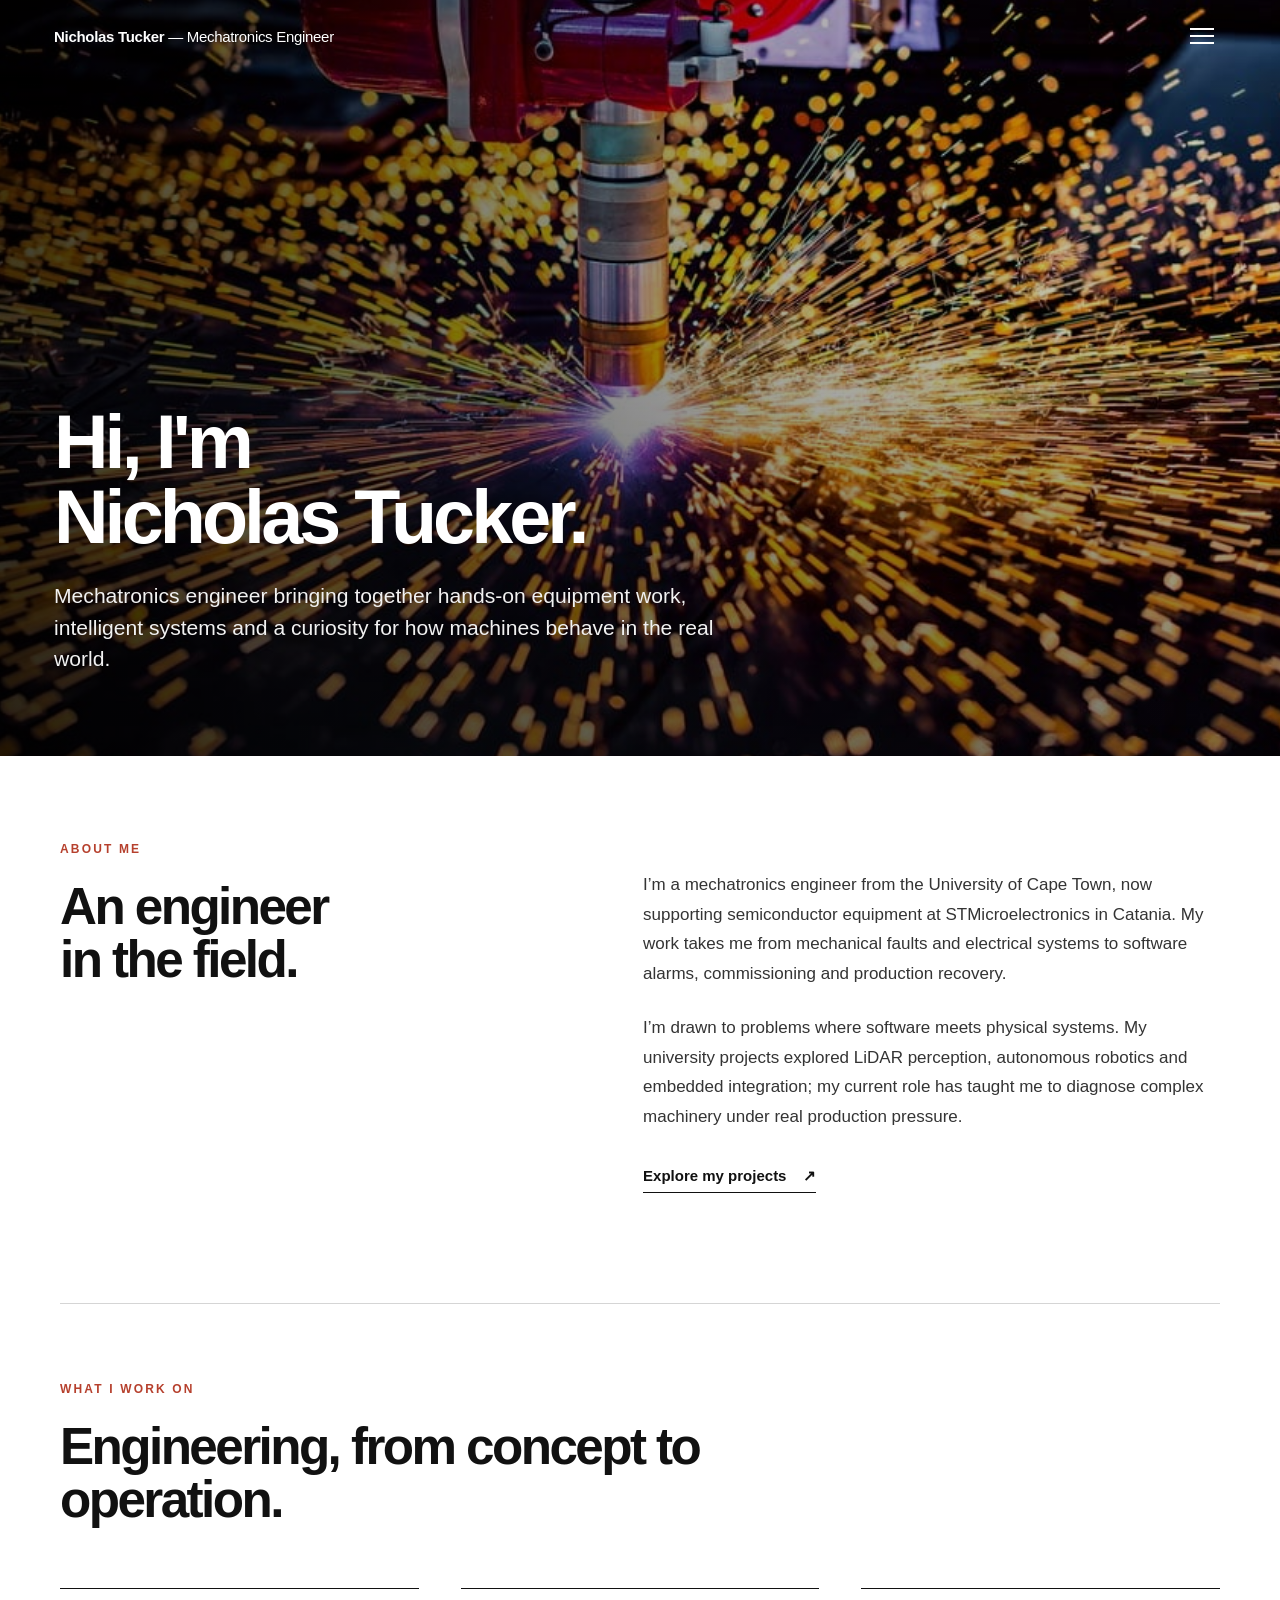
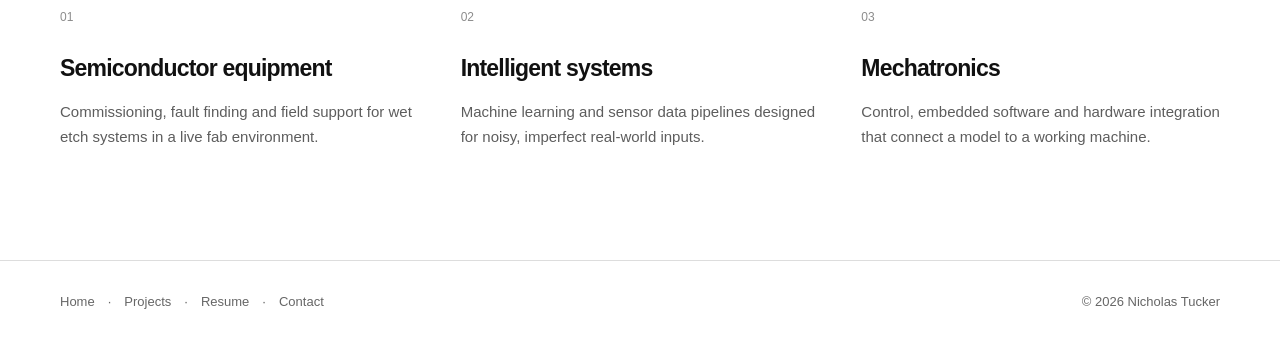
==== commit 91441271: "Add files via upload" ====
--- a/index.html
+++ b/index.html
@@ -1,77 +1,105 @@
 <!DOCTYPE html>
 <html lang="en">
 <head>
-<meta charset="UTF-8">
-<meta name="viewport" content="width=device-width, initial-scale=1.0">
-<title>Engineering Portfolio | Nicholas Tucker</title>
-<link rel="stylesheet" href="style.css">
+  <meta charset="UTF-8">
+  <meta name="viewport" content="width=device-width, initial-scale=1">
+  <meta name="description" content="Nicholas Tucker is a mechatronics engineer working across semiconductor equipment, intelligent systems and robotics.">
+  <title>Nicholas Tucker — Mechatronics Engineer</title>
+  <link rel="stylesheet" href="style.css">
+  
 </head>
- 
-<body>
- 
-<!-- Background Image -->
-<div class="hero-background"></div>
- 
-<header>
-  <div class="container nav">
-    <div class="logo">Nicholas Tucker</div>
-    <nav class="nav-links">
-      <a href="index.html" class="active">Home</a>
-      <a href="projects.html">Projects</a>
-      <a href="resume.html">Resume</a>
-      <a href="contact.html">Contact</a>
+<body class="home-page">
+  <header class="site-header site-header--light">
+    <a class="site-brand" href="index.html">Nicholas Tucker <span>— Mechatronics Engineer</span></a>
+    <button class="menu-toggle" type="button" aria-label="Open menu" aria-expanded="false" aria-controls="site-menu"><span></span><span></span><span></span></button>
+    <nav class="site-menu" id="site-menu" aria-label="Main navigation">
+      <a href="index.html" aria-current="page">Home</a><a href="projects.html">Projects</a><a href="resume.html">Resume</a><a href="contact.html">Contact</a>
     </nav>
-  </div>
-</header>
- 
-<section class="hero container">
- 
-<h1>Engineering Portfolio</h1>
- 
-<p>
-Mechatronics Engineering graduate focused on intelligent systems,
-robotics, machine learning, and building practical engineering solutions.
-</p>
- 
-<div>
-<a class="btn btn-primary" href="projects.html">View Projects</a>
-<a class="btn btn-secondary" href="contact.html">Contact Me</a>
-</div>
- 
-</section>
- 
-<section class="container intro-section">
- 
-<h2>About</h2>
- 
-<p>
-I am a mechatronics engineer with interests in robotics, machine learning,
-and embedded systems. My work focuses on building intelligent systems
-that operate reliably in real-world environments.
-</p>
- 
-</section>
- 
-<footer>
-<div class="container">
-<p>© 2026 Nicholas Tucker</p>
-</div>
-</footer>
- 
+  </header>
+
+  <main>
+    <section class="home-hero" aria-labelledby="hero-title">
+      <div class="home-hero__image"></div>
+      <div class="home-hero__content">
+        <h1 id="hero-title">Hi, I'm<br>Nicholas Tucker.</h1>
+        <p>Mechatronics engineer bringing together hands-on equipment work, intelligent systems and a curiosity for how machines behave in the real world.</p>
+      </div>
+    </section>
+
+    <section class="story-section content-width" id="about" aria-labelledby="about-title">
+      <div class="story-section__heading">
+        <p class="eyebrow">About me</p>
+        <h2 id="about-title">An engineer<br>in the field.</h2>
+      </div>
+      <div class="story-section__body">
+        <p>I’m a mechatronics engineer from the University of Cape Town, now supporting semiconductor equipment at STMicroelectronics in Catania. My work takes me from mechanical faults and electrical systems to software alarms, commissioning and production recovery.</p>
+        <p>I’m drawn to problems where software meets physical systems. My university projects explored LiDAR perception, autonomous robotics and embedded integration; my current role has taught me to diagnose complex machinery under real production pressure.</p>
+        <a class="text-link" href="projects.html">Explore my projects <span aria-hidden="true">↗</span></a>
+      </div>
+    </section>
+
+    <section class="focus-section content-width" aria-labelledby="focus-title">
+      <div class="section-heading"><p class="eyebrow">What I work on</p><h2 id="focus-title">Engineering, from concept to operation.</h2></div>
+      <div class="focus-grid">
+        <article><span class="focus-number">01</span><h3>Semiconductor equipment</h3><p>Commissioning, fault finding and field support for wet etch systems in a live fab environment.</p></article>
+        <article><span class="focus-number">02</span><h3>Intelligent systems</h3><p>Machine learning and sensor data pipelines designed for noisy, imperfect real-world inputs.</p></article>
+        <article><span class="focus-number">03</span><h3>Mechatronics</h3><p>Control, embedded software and hardware integration that connect a model to a working machine.</p></article>
+      </div>
+    </section>
+  </main>
+  <footer class="site-footer"><div class="content-width"><nav aria-label="Footer navigation"><a href="index.html">Home</a><span>·</span><a href="projects.html">Projects</a><span>·</span><a href="resume.html">Resume</a><span>·</span><a href="contact.html">Contact</a></nav><p>© 2026 Nicholas Tucker</p></div></footer>
 <script>
- 
-const bg = document.querySelector(".hero-background");
- 
-window.addEventListener("scroll", () => {
- 
-  const scroll = window.scrollY;
-  const opacity = 1 - scroll / 500;
- 
-  bg.style.opacity = opacity;
- 
+const menuButton = document.querySelector('.menu-toggle');
+const menu = document.querySelector('.site-menu');
+
+function setMenu(open) {
+  document.body.classList.toggle('menu-open', open);
+  menuButton?.setAttribute('aria-expanded', String(open));
+  menuButton?.setAttribute('aria-label', open ? 'Close menu' : 'Open menu');
+  if (open) menu?.querySelector('a')?.focus();
+  else menuButton?.focus();
+}
+
+menuButton?.addEventListener('click', () => setMenu(!document.body.classList.contains('menu-open')));
+menu?.addEventListener('click', event => { if (event.target.closest('a')) setMenu(false); });
+
+const modal = document.getElementById('projectModal');
+const modalPanel = modal?.querySelector('.project-modal__panel');
+let opener = null;
+
+function closeProject() {
+  if (!modal || modal.getAttribute('aria-hidden') === 'true') return;
+  modal.setAttribute('aria-hidden', 'true');
+  document.body.classList.remove('modal-open');
+  document.getElementById('modalBody').replaceChildren();
+  opener?.focus();
+}
+
+document.querySelectorAll('[data-project]').forEach(button => button.addEventListener('click', () => {
+  const template = document.getElementById(button.dataset.project);
+  if (!template || !modal) return;
+  opener = button;
+  document.getElementById('modalBody').replaceChildren(template.content.cloneNode(true));
+  modal.setAttribute('aria-hidden', 'false');
+  document.body.classList.add('modal-open');
+  modalPanel.focus();
+}));
+
+modal?.querySelector('.project-modal__close')?.addEventListener('click', closeProject);
+modal?.addEventListener('click', event => { if (event.target === modal) closeProject(); });
+document.addEventListener('keydown', event => {
+  if (event.key === 'Escape') {
+    if (modal?.getAttribute('aria-hidden') === 'false') closeProject();
+    else if (document.body.classList.contains('menu-open')) setMenu(false);
+  }
+  if (event.key === 'Tab' && modal?.getAttribute('aria-hidden') === 'false') {
+    const focusable = [...modal.querySelectorAll('a[href], button:not([disabled]), [tabindex="0"]')];
+    if (!focusable.length) return;
+    const first = focusable[0], last = focusable.at(-1);
+    if (event.shiftKey && (document.activeElement === first || document.activeElement === modalPanel)) { event.preventDefault(); last.focus(); }
+    else if (!event.shiftKey && document.activeElement === last) { event.preventDefault(); first.focus(); }
+  }
 });
- 
 </script>
- 
 </body>
 </html>
--- a/style.css
+++ b/style.css
@@ -1,666 +1,97 @@
-/* Reset */
-* {
-  box-sizing: border-box;
-}
-
-/* Base */
-body {
-  margin: 0;
-  font-family: Arial, Helvetica, sans-serif;
-  background: #f5f7fa;
-  color: #1f2937;
-}
-
-.container {
-  width: 90%;
-  max-width: 1000px;
-  margin: 0 auto;
-}
-
-/* Header / Navigation */
-header {
-  background: #0f172a;
-  color: white;
-  padding: 15px 0;
-}
-
-.nav {
-  display: flex;
-  justify-content: space-between;
-  align-items: center;
-  gap: 16px;
-  flex-wrap: wrap;
-}
-
-.logo {
-  font-size: 18px;
-  font-weight: bold;
-}
-
-.nav-links {
-  display: flex;
-  flex-wrap: wrap;
-  gap: 8px;
-}
-
-.nav-links a {
-  color: white;
-  text-decoration: none;
-  padding: 8px 12px;
-  border-radius: 8px;
-  transition: background 0.2s ease, color 0.2s ease;
-}
-
-.nav-links a:hover {
-  background: rgba(255, 255, 255, 0.15);
-}
-
-.nav-links a.active {
-  background: white;
-  color: #0f172a;
-}
-
-/* Hero */
-.hero {
-  padding: 60px 0;
-}
-
-/* Cards / Content Blocks */
-.card-grid {
-  display: grid;
-  grid-template-columns: repeat(auto-fit, minmax(250px, 1fr));
-  gap: 20px;
-}
-
-.card,
-.project-item,
-.resume-box {
-  background: white;
-  border-radius: 10px;
-  box-shadow: 0 3px 10px rgba(0, 0, 0, 0.08);
-}
-
-.card,
-.project-item {
-  padding: 20px;
-}
-
-.project-item {
-  margin-bottom: 20px;
-}
-
-.resume-box {
-  padding: 25px;
-}
-
-/* Buttons */
-.btn {
-  display: inline-block;
-  padding: 10px 18px;
-  margin-right: 10px;
-  border: 2px solid #0f4c81;
-  border-radius: 6px;
-  text-decoration: none;
-}
-
-.btn-primary {
-  background: #0f4c81;
-  color: white;
-}
-
-.btn-secondary {
-  color: #0f4c81;
-}
-
-/* Footer */
-footer {
-  margin-top: 40px;
-  padding: 20px 0;
-  background: #0f172a;
-  color: white;
-  text-align: center;
-}
-
-/* Slideshow */
-.slideshow-container {
-  position: relative;
-  max-width: 1000px;
-  margin: 0 auto;
-}
-
-.mySlides {
-  display: none;
-}
-
-.prev,
-.next {
-  position: absolute;
-  top: 50%;
-  width: auto;
-  padding: 16px;
-  margin-top: -22px;
-  cursor: pointer;
-  user-select: none;
-  color: white;
-  font-size: 18px;
-  font-weight: bold;
-  border-radius: 0 3px 3px 0;
-  transition: background-color 0.3s ease;
-}
-
-.next {
-  right: 0;
-  border-radius: 3px 0 0 3px;
-}
-
-.prev:hover,
-.next:hover {
-  background-color: rgba(0, 0, 0, 0.8);
-}
-
-.text {
-  position: absolute;
-  bottom: 8px;
-  width: 100%;
-  padding: 8px 12px;
-  color: #f2f2f2;
-  font-size: 15px;
-  text-align: center;
-}
-
-.numbertext {
-  position: absolute;
-  top: 0;
-  padding: 8px 12px;
-  color: #f2f2f2;
-  font-size: 12px;
-}
-
-.dot {
-  display: inline-block;
-  width: 15px;
-  height: 15px;
-  margin: 0 2px;
-  cursor: pointer;
-  border-radius: 50%;
-  background-color: #bbb;
-  transition: background-color 0.3s ease;
-}
-
-.dot:hover,
-.dot.active-dot {
-  background-color: #717171;
-}
-
-.fade {
-  animation: fade 1.5s;
-}
-
-@keyframes fade {
-  from {
-    opacity: 0.4;
-  }
-  to {
-    opacity: 1;
-  }
-}
-
-/* Responsive */
-@media (max-width: 700px) {
-  .nav {
-    flex-direction: column;
-    align-items: flex-start;
-  }
-
-  .nav-links {
-    gap: 6px;
-  }
-
-  .hero {
-    padding: 40px 0;
-  }
-}
-
-/* Projects Page */
-
-.projects-title {
-  text-align: center;
-  font-size: 48px;
-  font-weight: 800;
-  margin: 60px 0 40px;
-  letter-spacing: 2px;
-}
-
-.projects-grid {
-  display: grid;
-  grid-template-columns: repeat(3, 1fr);
-  gap: 30px;
-}
-
-/* Project card */
-
-.project-card {
-  background: white;
-  border-radius: 10px;
-  overflow: hidden;
-  transition: transform 0.2s ease, box-shadow 0.2s ease;
-}
-
-.project-card:hover {
-  transform: translateY(-4px);
-  box-shadow: 0 8px 20px rgba(0,0,0,0.1);
-}
-
-.project-card img {
-  width: 100%;
-  height: 200px;
-  object-fit: cover;
-}
-
-.project-card h3 {
-  padding: 15px;
-  font-size: 16px;
-  line-height: 1.4;
-}
-
-/* Responsive */
-
-@media (max-width: 900px) {
-  .projects-grid {
-    grid-template-columns: repeat(2, 1fr);
-  }
-}
-
-@media (max-width: 600px) {
-  .projects-grid {
-    grid-template-columns: 1fr;
-  }
-}
-
-.projects-page {
-  padding-bottom: 40px;
-}
-
-.projects-hero {
-  padding: 60px 0 30px;
-  text-align: center;
-}
-
-.projects-hero h1 {
-  margin: 0;
-  font-size: 48px;
-  font-weight: 800;
-  letter-spacing: 2px;
-  text-transform: uppercase;
-}
-
-.projects-grid {
-  display: grid;
-  grid-template-columns: repeat(3, 1fr);
-  gap: 30px;
-}
-
-.project-card {
-  background: white;
-  border-radius: 12px;
-  overflow: hidden;
-  cursor: pointer;
-  box-shadow: 0 3px 10px rgba(0,0,0,0.08);
-  transition: transform 0.2s ease, box-shadow 0.2s ease;
-}
-
-.project-card:hover {
-  transform: translateY(-4px);
-  box-shadow: 0 10px 24px rgba(0,0,0,0.12);
-}
-
-.project-card img {
-  width: 100%;
-  height: 220px;
-  object-fit: cover;
-  display: block;
-}
-
-.project-card h3 {
-  margin: 0;
-  padding: 16px;
-  font-size: 16px;
-  line-height: 1.4;
-}
-
-.modal {
-  display: none;
-  position: fixed;
-  inset: 0;
-  z-index: 1000;
-  background: rgba(15, 23, 42, 0.75);
-  justify-content: center;
-  align-items: center;
-  padding: 30px;
-}
-
-.modal-content {
-  background: white;
-  width: min(1000px, 100%);
-  max-height: 90vh;
-  overflow-y: auto;
-  border-radius: 14px;
-  padding: 28px;
-  position: relative;
-  box-shadow: 0 20px 50px rgba(0,0,0,0.2);
-}
-
-.modal-close {
-  position: absolute;
-  top: 12px;
-  right: 16px;
-  border: none;
-  background: transparent;
-  font-size: 32px;
-  cursor: pointer;
-  color: #1f2937;
-}
-
-.modal-content h2 {
-  margin-top: 0;
-  margin-bottom: 16px;
-}
-
-.modal-content p {
-  line-height: 1.7;
-  margin-bottom: 24px;
-}
-
-.modal-images {
-  display: grid;
-  grid-template-columns: repeat(2, 1fr);
-  gap: 20px;
-}
-
-.modal-images img {
-  width: 100%;
-  border-radius: 10px;
-  display: block;
-}
-
-@media (max-width: 900px) {
-  .projects-grid {
-    grid-template-columns: repeat(2, 1fr);
-  }
-
-  .modal-images {
-    grid-template-columns: 1fr;
-  }
-}
-
-@media (max-width: 600px) {
-  .projects-grid {
-    grid-template-columns: 1fr;
-  }
-
-  .projects-hero h1 {
-    font-size: 34px;
-  }
-
-  .modal {
-    padding: 16px;
-  }
-
-  .modal-content {
-    padding: 20px;
-  }
-}
-
-.projects-page {
-  padding-bottom: 40px;
-}
-
-.projects-hero {
-  padding: 60px 0 30px;
-  text-align: center;
-}
-
-.projects-hero h1 {
-  margin: 0;
-  font-size: 48px;
-  font-weight: 800;
-  letter-spacing: 2px;
-  text-transform: uppercase;
-}
-
-.projects-grid {
-  display: grid;
-  grid-template-columns: repeat(3, 1fr);
-  gap: 30px;
-}
-
-.project-card {
-  background: white;
-  border-radius: 12px;
-  overflow: hidden;
-  cursor: pointer;
-  box-shadow: 0 3px 10px rgba(0,0,0,0.08);
-  transition: transform 0.2s ease, box-shadow 0.2s ease;
-}
-
-.project-card:hover {
-  transform: translateY(-4px);
-  box-shadow: 0 10px 24px rgba(0,0,0,0.12);
-}
-
-.project-card img {
-  width: 100%;
-  height: 220px;
-  object-fit: cover;
-  display: block;
-}
-
-.project-card h3 {
-  margin: 0;
-  padding: 16px;
-  font-size: 16px;
-  line-height: 1.4;
-}
-
-.modal {
-  display: none;
-  position: fixed;
-  inset: 0;
-  z-index: 1000;
-  background: rgba(15, 23, 42, 0.75);
-  justify-content: center;
-  align-items: center;
-  padding: 30px;
-}
-
-.modal-content {
-  background: white;
-  width: min(1150px, 100%);
-  max-height: 90vh;
-  overflow-y: auto;
-  border-radius: 14px;
-  padding: 28px;
-  position: relative;
-  box-shadow: 0 20px 50px rgba(0,0,0,0.2);
-}
-
-.modal-close {
-  position: absolute;
-  top: 12px;
-  right: 16px;
-  border: none;
-  background: transparent;
-  font-size: 32px;
-  cursor: pointer;
-  color: #1f2937;
-}
-
-#modalBody {
-  display: grid;
-  grid-template-columns: minmax(0, 1fr) 260px;
-  gap: 32px;
-  align-items: start;
-}
-
-.modal-main h2 {
-  margin-top: 0;
-  margin-bottom: 16px;
-}
-
-.modal-main h3 {
-  margin-top: 28px;
-  margin-bottom: 10px;
-}
-
-.modal-main p {
-  line-height: 1.7;
-  margin-bottom: 18px;
-}
-
-.modal-feature-image {
-  width: 100%;
-  display: block;
-  border-radius: 12px;
-  margin: 20px 0;
-}
-
-.modal-image-grid {
-  display: grid;
-  grid-template-columns: repeat(2, 1fr);
-  gap: 16px;
-  margin: 20px 0;
-}
-
-.modal-image-grid img {
-  width: 100%;
-  display: block;
-  border-radius: 10px;
-}
-
-.modal-sidebar {
-  border-left: 1px solid #e5e7eb;
-  padding-left: 24px;
-}
-
-.modal-sidebar h3 {
-  margin-top: 0;
-  margin-bottom: 10px;
-}
-
-.modal-sidebar ul {
-  margin-top: 0;
-  margin-bottom: 24px;
-  padding-left: 18px;
-}
-
-.modal-sidebar li {
-  margin-bottom: 8px;
-  line-height: 1.5;
-}
-
-.project-templates {
-  display: none;
-}
-
-@media (max-width: 1000px) {
-  .projects-grid {
-    grid-template-columns: repeat(2, 1fr);
-  }
-
-  #modalBody {
-    grid-template-columns: 1fr;
-  }
-
-  .modal-sidebar {
-    border-left: none;
-    border-top: 1px solid #e5e7eb;
-    padding-left: 0;
-    padding-top: 20px;
-  }
-}
-
-@media (max-width: 650px) {
-  .projects-grid {
-    grid-template-columns: 1fr;
-  }
-
-  .projects-hero h1 {
-    font-size: 34px;
-  }
-
-  .modal {
-    padding: 16px;
-  }
-
-  .modal-content {
-    padding: 20px;
-  }
-
-  .modal-image-grid {
-    grid-template-columns: 1fr;
-  }
-}
-
-
-/* Hero Background */
-
-.hero-background {
-
-  position: fixed;
-  top: 0;
-  left: 0;
-
-  width: 100%;
-  height: 100vh;
-
-  background-image:
-    linear-gradient(rgba(15,23,42,0.65), rgba(15,23,42,0.85)),
-    url("images/sparks-full.jpg");
-
-  background-size: cover;
-  background-position: center;
-
-  z-index: -1;
-
-  transition: opacity 0.2s ease;
-}
-
-/* Hero section */
-
-.hero {
-
-  height: 80vh;
-
-  display: flex;
-  flex-direction: column;
-  justify-content: center;
-
-  color: white;
-
-}
-
-.hero h1 {
-
-  font-size: 56px;
-  margin-bottom: 20px;
-
-}
-
-.hero p {
-
-  max-width: 600px;
-  font-size: 18px;
-  line-height: 1.6;
-  margin-bottom: 30px;
-
-}
-
-/* Section after hero */
-
-.intro-section {
-
-  background: #f5f7fa;
-  padding: 80px 0;
-  margin-top: 20vh;
-
-}+:root{--ink:#111;--muted:#5d5d5d;--line:#d5d5d5;--paper:#fff;--accent:#b6402d}
+*{box-sizing:border-box}
+html{scroll-behavior:smooth}
+body{margin:0;background:var(--paper);color:var(--ink);font-family:Arial,Helvetica,sans-serif;-webkit-font-smoothing:antialiased}
+body.menu-open,body.modal-open{overflow:hidden}
+button,a{-webkit-tap-highlight-color:transparent}
+a{color:inherit}
+button{font:inherit}
+img{display:block;max-width:100%}
+.content-width{width:min(1160px,calc(100% - 108px));margin-inline:auto}
+.site-header{height:72px;padding:0 54px;display:flex;align-items:center;justify-content:space-between;position:relative;z-index:40;background:#fff;border-bottom:1px solid #eee}
+.site-header--light{position:absolute;inset:0 0 auto;background:transparent;border:0;color:#fff}
+.site-brand{text-decoration:none;font-size:15px;font-weight:700;letter-spacing:-.02em;position:relative;z-index:52}
+.site-brand span{font-weight:400}
+.menu-toggle{position:relative;z-index:52;width:38px;height:38px;border:0;background:none;color:inherit;cursor:pointer;padding:8px 2px;display:flex;flex-direction:column;justify-content:center;gap:5px}
+.menu-toggle span{display:block;width:24px;height:2px;background:currentColor;transition:transform .2s,opacity .2s}
+.menu-open .menu-toggle span:first-child{transform:translateY(7px) rotate(45deg)}
+.menu-open .menu-toggle span:nth-child(2){opacity:0}
+.menu-open .menu-toggle span:last-child{transform:translateY(-7px) rotate(-45deg)}
+.site-menu{position:fixed;inset:0;background:#101010;color:#fff;z-index:50;display:flex;flex-direction:column;align-items:flex-start;justify-content:center;gap:8px;padding:90px max(54px,calc((100vw - 1160px)/2));visibility:hidden;opacity:0;pointer-events:none;transition:opacity .22s,visibility .22s}
+.menu-open .site-menu{visibility:visible;opacity:1;pointer-events:auto}
+.menu-open .site-brand,.menu-open .menu-toggle{color:#fff}
+.site-menu a{text-decoration:none;font-size:clamp(42px,6vw,82px);font-weight:700;line-height:1.08;letter-spacing:-.055em;transition:color .2s,transform .2s}
+.site-menu a:hover,.site-menu a[aria-current]{color:#a7a7a7;transform:translateX(8px)}
+.home-hero{height:min(760px,84vh);min-height:570px;position:relative;display:flex;align-items:flex-end;overflow:hidden;background:#131313;color:#fff}
+.home-hero__image{position:absolute;inset:0;background-image:linear-gradient(90deg,rgba(0,0,0,.75),rgba(0,0,0,.32) 60%,rgba(0,0,0,.18)),linear-gradient(0deg,rgba(0,0,0,.38),transparent 58%),url('images/sparks-full.jpg');background-size:cover;background-position:center;transform:scale(1.01)}
+.home-hero__content{position:relative;width:100%;padding:0 54px 82px}
+.home-hero h1{font-size:clamp(52px,5.9vw,86px);line-height:.99;letter-spacing:-.052em;margin:0 0 26px;max-width:840px}
+.home-hero p{font-size:clamp(17px,1.65vw,22px);line-height:1.48;max-width:660px;margin:0;color:#f1f1f1}
+.story-section{display:grid;grid-template-columns:1fr 1.17fr;gap:90px;padding-block:86px 110px}
+.eyebrow{text-transform:uppercase;font-size:12px;font-weight:700;letter-spacing:.18em;margin:0 0 24px;color:var(--accent)}
+.story-section h2,.section-heading h2{font-size:clamp(38px,4vw,58px);letter-spacing:-.05em;line-height:1.04;margin:0;font-weight:700}
+.story-section__body{padding-top:28px}
+.story-section__body p{font-size:17px;line-height:1.74;margin:0 0 25px;color:#343434}
+.text-link{display:inline-flex;align-items:center;gap:17px;text-decoration:none;border-bottom:1px solid #111;padding:10px 0 7px;font-weight:700;font-size:15px;transition:gap .2s}
+.text-link:hover{gap:24px}
+.focus-section{padding-block:78px 110px;border-top:1px solid var(--line)}
+.section-heading{max-width:680px;margin-bottom:62px}
+.focus-grid{display:grid;grid-template-columns:repeat(3,1fr);gap:42px}
+.focus-grid article{border-top:1px solid var(--ink);padding-top:18px}
+.focus-number{font-size:12px;color:#8c8c8c}
+.focus-grid h3{font-size:23px;letter-spacing:-.035em;line-height:1.2;margin:30px 0 16px}
+.focus-grid p{color:var(--muted);font-size:15px;line-height:1.7;margin:0}
+.site-footer{border-top:1px solid #ddd;padding:33px 0 36px;color:#666;font-size:13px}
+.site-footer .content-width{display:flex;justify-content:space-between;gap:20px;align-items:center}
+.site-footer nav{display:flex;gap:13px;flex-wrap:wrap}
+.site-footer a{text-decoration:none}.site-footer a:hover{text-decoration:underline}
+.site-footer p{margin:0}
+.interior{min-height:calc(100vh - 155px);padding-top:90px;padding-bottom:120px}
+.page-intro{max-width:820px;margin-bottom:76px}
+.page-intro .eyebrow{margin-bottom:20px}
+.page-intro h1{font-size:clamp(58px,8vw,118px);letter-spacing:-.068em;line-height:.98;margin:0 0 26px}
+.period{color:var(--accent)}
+.page-intro>p:last-child{font-size:clamp(18px,2vw,23px);line-height:1.5;color:#555;max-width:690px;margin:0}
+.projects-grid{display:grid;grid-template-columns:repeat(3,minmax(0,1fr));gap:34px 26px}
+.project-card{border:0;padding:0;background:none;text-align:left;cursor:pointer;color:inherit;min-width:0}
+.project-card__image{display:block;overflow:hidden;background:#e9e9e9;aspect-ratio:4/3}
+.project-card img{width:100%;height:100%;object-fit:cover;transition:transform .4s,filter .4s}
+.project-card:hover img,.project-card:focus-visible img{transform:scale(1.045);filter:brightness(.87)}
+.project-card__meta{display:block;margin-top:19px;color:#777;font-size:12px;text-transform:uppercase;letter-spacing:.11em}
+.project-card__title{display:flex;align-items:start;justify-content:space-between;gap:16px;margin-top:9px;font-size:21px;line-height:1.25;font-weight:700;letter-spacing:-.035em}
+.project-card__title span{font-size:18px;font-weight:400}
+.project-modal{position:fixed;inset:0;z-index:100;display:flex;align-items:center;justify-content:center;background:rgba(0,0,0,.84);padding:24px}
+.project-modal[aria-hidden=true]{display:none}
+.project-modal__panel{position:relative;background:#fff;width:min(1100px,100%);max-height:calc(100vh - 48px);overflow-y:auto;padding:66px 64px 70px;outline:none}
+.project-modal__close{position:sticky;float:right;top:0;margin:-46px -42px 0 0;border:0;background:#fff;color:#111;font-size:36px;line-height:1;width:42px;height:42px;cursor:pointer;z-index:1}
+#modalBody{display:grid;grid-template-columns:minmax(0,1fr) 215px;gap:62px;clear:both}
+.modal-main h2{font-size:clamp(35px,4.3vw,58px);line-height:1.04;letter-spacing:-.055em;margin:0 0 20px}
+.modal-main .modal-lede{font-size:20px;line-height:1.45;color:#333;margin-bottom:28px}
+.modal-feature-image{width:100%;max-height:520px;object-fit:contain;background:#eee;margin:28px 0 38px}
+.modal-main h3{font-size:23px;letter-spacing:-.035em;margin:34px 0 10px}
+.modal-main p{line-height:1.72;color:#444;margin:0 0 17px}
+.modal-sidebar{border-left:1px solid var(--line);padding-left:26px;margin-top:7px}
+.modal-sidebar h3{text-transform:uppercase;font-size:12px;letter-spacing:.12em;margin:0 0 13px}
+.modal-sidebar h3:not(:first-child){margin-top:34px}
+.modal-sidebar ul{list-style:none;margin:0;padding:0}
+.modal-sidebar li{color:#666;line-height:1.5;font-size:14px;margin:0 0 8px}
+.resume-section{border-top:1px solid #111;padding-top:27px;margin-top:75px;display:grid;grid-template-columns:240px minmax(0,1fr);gap:40px}
+.resume-section>h2{font-size:25px;letter-spacing:-.04em;margin:0}
+.resume-entry{display:grid;grid-template-columns:minmax(220px,.9fr) minmax(0,1.1fr);gap:40px;padding-bottom:34px;margin-bottom:34px;border-bottom:1px solid var(--line)}
+.resume-entry:last-child{margin-bottom:0;border-bottom:0;padding-bottom:0}
+.entry-date{font-size:12px;text-transform:uppercase;letter-spacing:.1em;color:var(--accent);font-weight:700;margin:0 0 12px}
+.resume-entry h3{font-size:20px;letter-spacing:-.03em;margin:0 0 5px}
+.entry-place{font-size:14px;color:#777;line-height:1.5;margin:0}
+.resume-entry>div:last-child p,.skills-columns p{color:#555;line-height:1.7;margin:0}
+.skills-columns{display:grid;grid-template-columns:repeat(3,1fr);gap:30px}
+.skills-columns h3{font-size:18px;margin:0 0 10px}
+.resume-contact{margin:75px 0 0}
+.contact-page{padding-bottom:160px}
+.contact-list{border-top:1px solid #111;max-width:930px}
+.contact-list a{display:grid;grid-template-columns:120px 1fr 24px;gap:20px;align-items:center;text-decoration:none;padding:26px 0;border-bottom:1px solid var(--line);transition:padding-left .2s}
+.contact-list a:hover{padding-left:9px}
+.contact-list span:first-child{font-size:13px;color:#777;text-transform:uppercase;letter-spacing:.1em}
+.contact-list strong{font-size:clamp(18px,2.4vw,28px);letter-spacing:-.035em;overflow-wrap:anywhere}
+@media(max-width:900px){.story-section{gap:50px}.projects-grid{grid-template-columns:repeat(2,1fr)}.resume-section{grid-template-columns:1fr;gap:32px}.skills-columns{grid-template-columns:repeat(2,1fr)}}
+@media(max-width:650px){.content-width{width:calc(100% - 40px)}.site-header{height:66px;padding:0 20px}.site-brand{font-size:13px}.site-brand span{display:none}.site-menu{padding:80px 25px}.home-hero{height:680px;min-height:0}.home-hero__image{background-position:58% center}.home-hero__content{padding:0 20px 65px}.home-hero h1{font-size:clamp(48px,11vw,66px)}.home-hero p{font-size:17px}.story-section{display:block;padding-block:65px 75px}.story-section__body{padding-top:32px}.story-section__body p{font-size:16px}.focus-section{padding-block:65px 80px}.section-heading{margin-bottom:44px}.focus-grid{grid-template-columns:1fr;gap:34px}.focus-grid h3{margin-top:20px}.site-footer .content-width{display:block}.site-footer p{margin-top:18px}.interior{padding-top:65px;padding-bottom:85px}.page-intro{margin-bottom:55px}.page-intro h1{font-size:clamp(58px,13vw,84px)}.projects-grid{grid-template-columns:1fr;gap:48px}.project-card__image{aspect-ratio:16/11}.project-modal{padding:8px}.project-modal__panel{padding:55px 22px 36px;max-height:calc(100vh - 16px)}.project-modal__close{margin:-43px -10px 0 0}#modalBody{grid-template-columns:1fr;gap:35px}.modal-sidebar{border-left:0;border-top:1px solid var(--line);padding:23px 0 0}.resume-entry{grid-template-columns:1fr;gap:15px}.skills-columns{grid-template-columns:1fr}.contact-list a{grid-template-columns:1fr 20px;gap:8px}.contact-list span:first-child{grid-column:1/-1}.contact-list strong{font-size:20px}}
+@media(prefers-reduced-motion:reduce){*,*::before,*::after{scroll-behavior:auto!important;transition:none!important}}
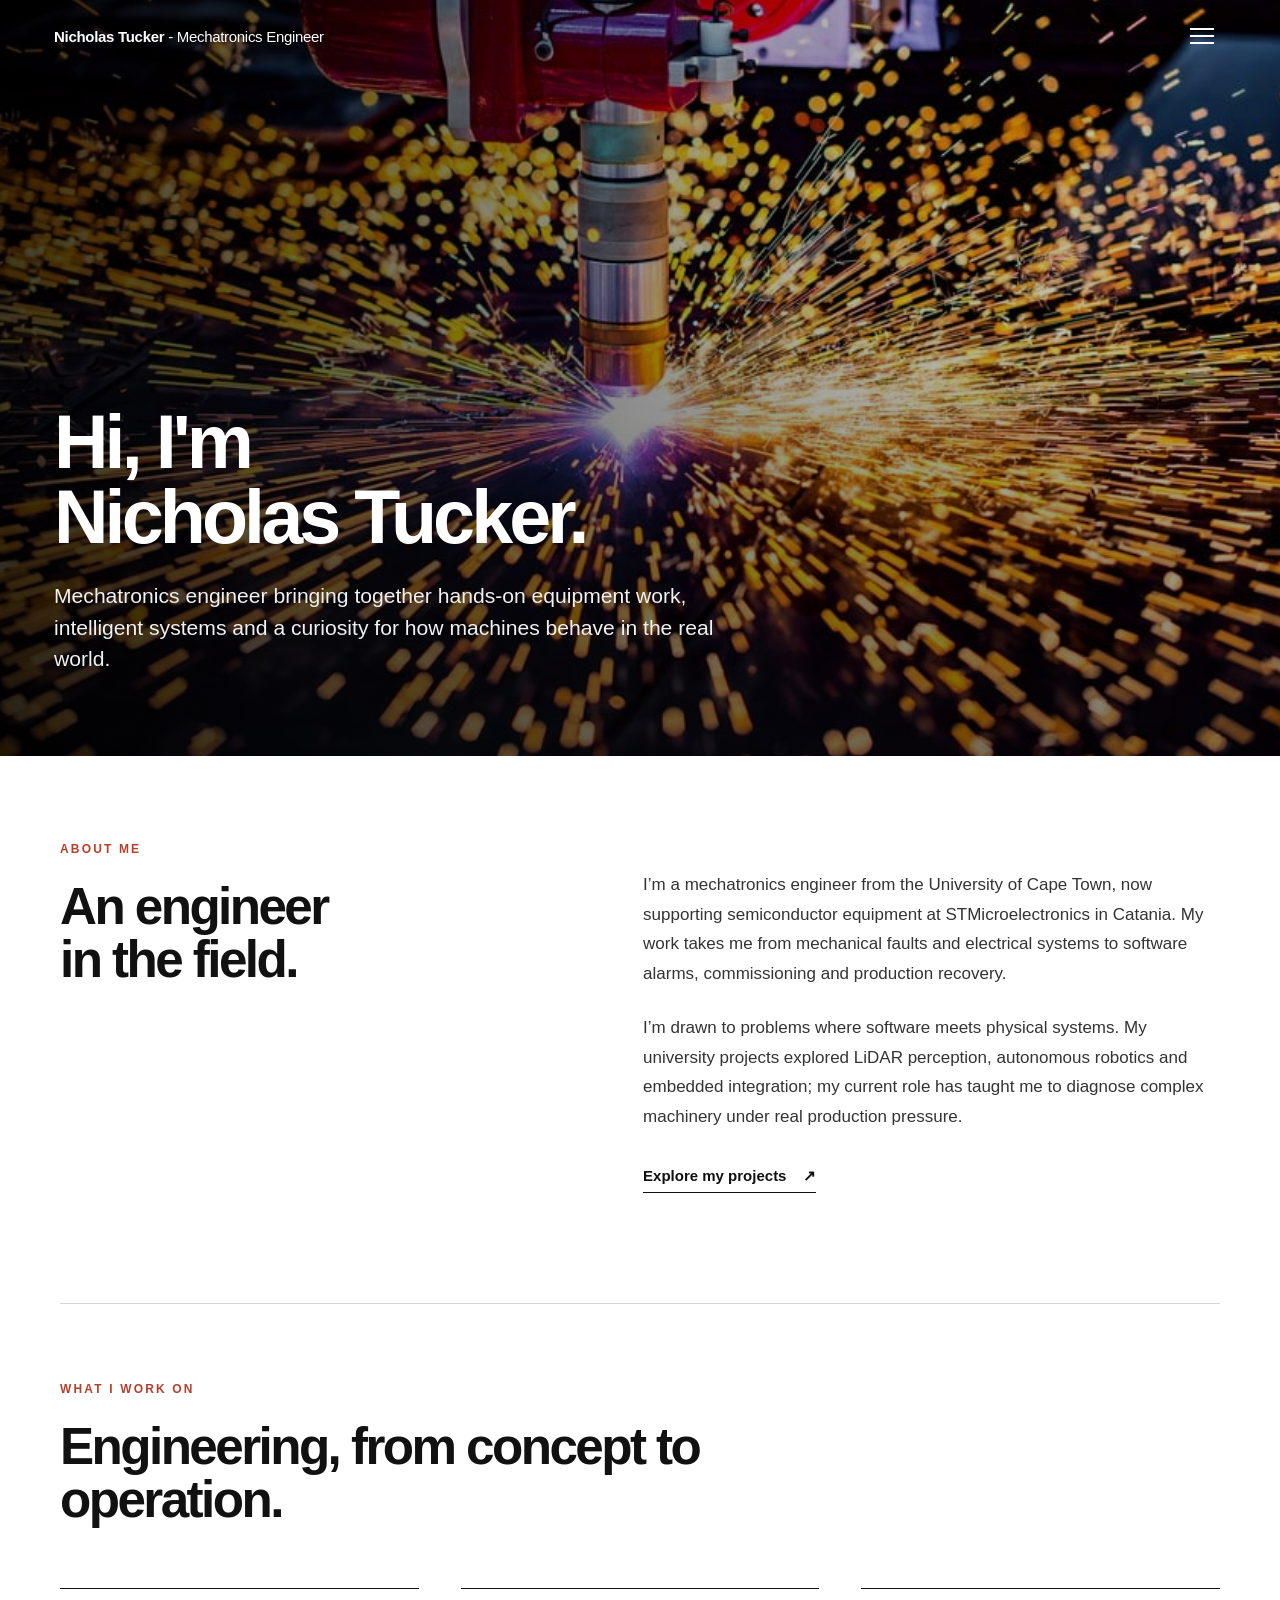
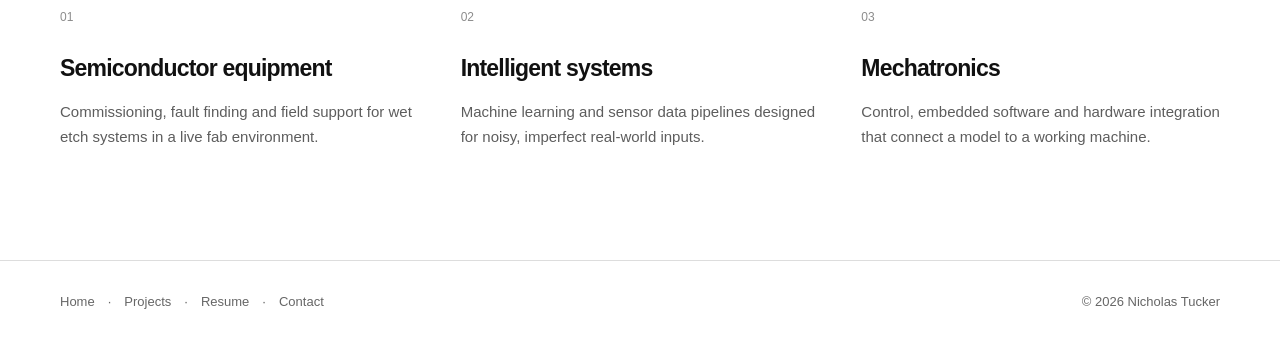
==== commit f9b7e225: "Update index.html" ====
--- a/index.html
+++ b/index.html
@@ -4,13 +4,13 @@
   <meta charset="UTF-8">
   <meta name="viewport" content="width=device-width, initial-scale=1">
   <meta name="description" content="Nicholas Tucker is a mechatronics engineer working across semiconductor equipment, intelligent systems and robotics.">
-  <title>Nicholas Tucker — Mechatronics Engineer</title>
+  <title>Nicholas Tucker - Mechatronics Engineer</title>
   <link rel="stylesheet" href="style.css">
   
 </head>
 <body class="home-page">
   <header class="site-header site-header--light">
-    <a class="site-brand" href="index.html">Nicholas Tucker <span>— Mechatronics Engineer</span></a>
+    <a class="site-brand" href="index.html">Nicholas Tucker <span>- Mechatronics Engineer</span></a>
     <button class="menu-toggle" type="button" aria-label="Open menu" aria-expanded="false" aria-controls="site-menu"><span></span><span></span><span></span></button>
     <nav class="site-menu" id="site-menu" aria-label="Main navigation">
       <a href="index.html" aria-current="page">Home</a><a href="projects.html">Projects</a><a href="resume.html">Resume</a><a href="contact.html">Contact</a>
